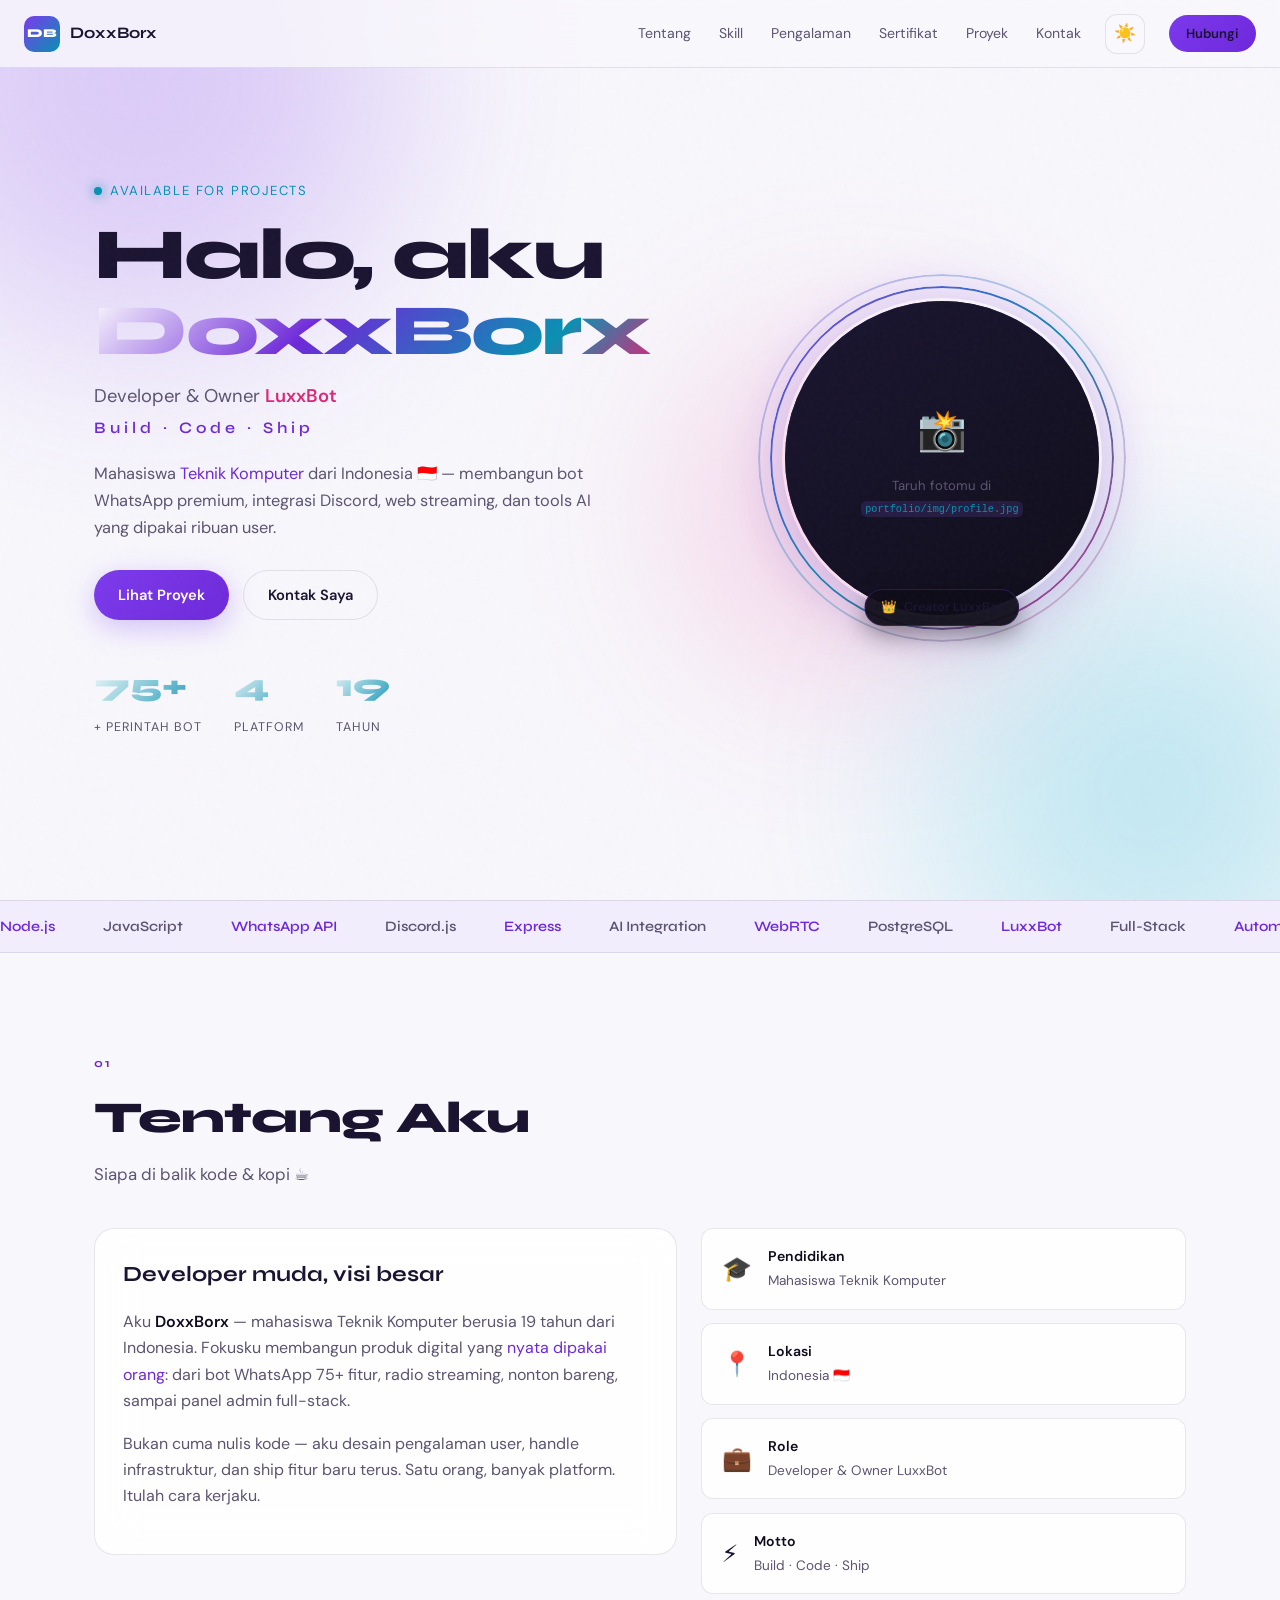
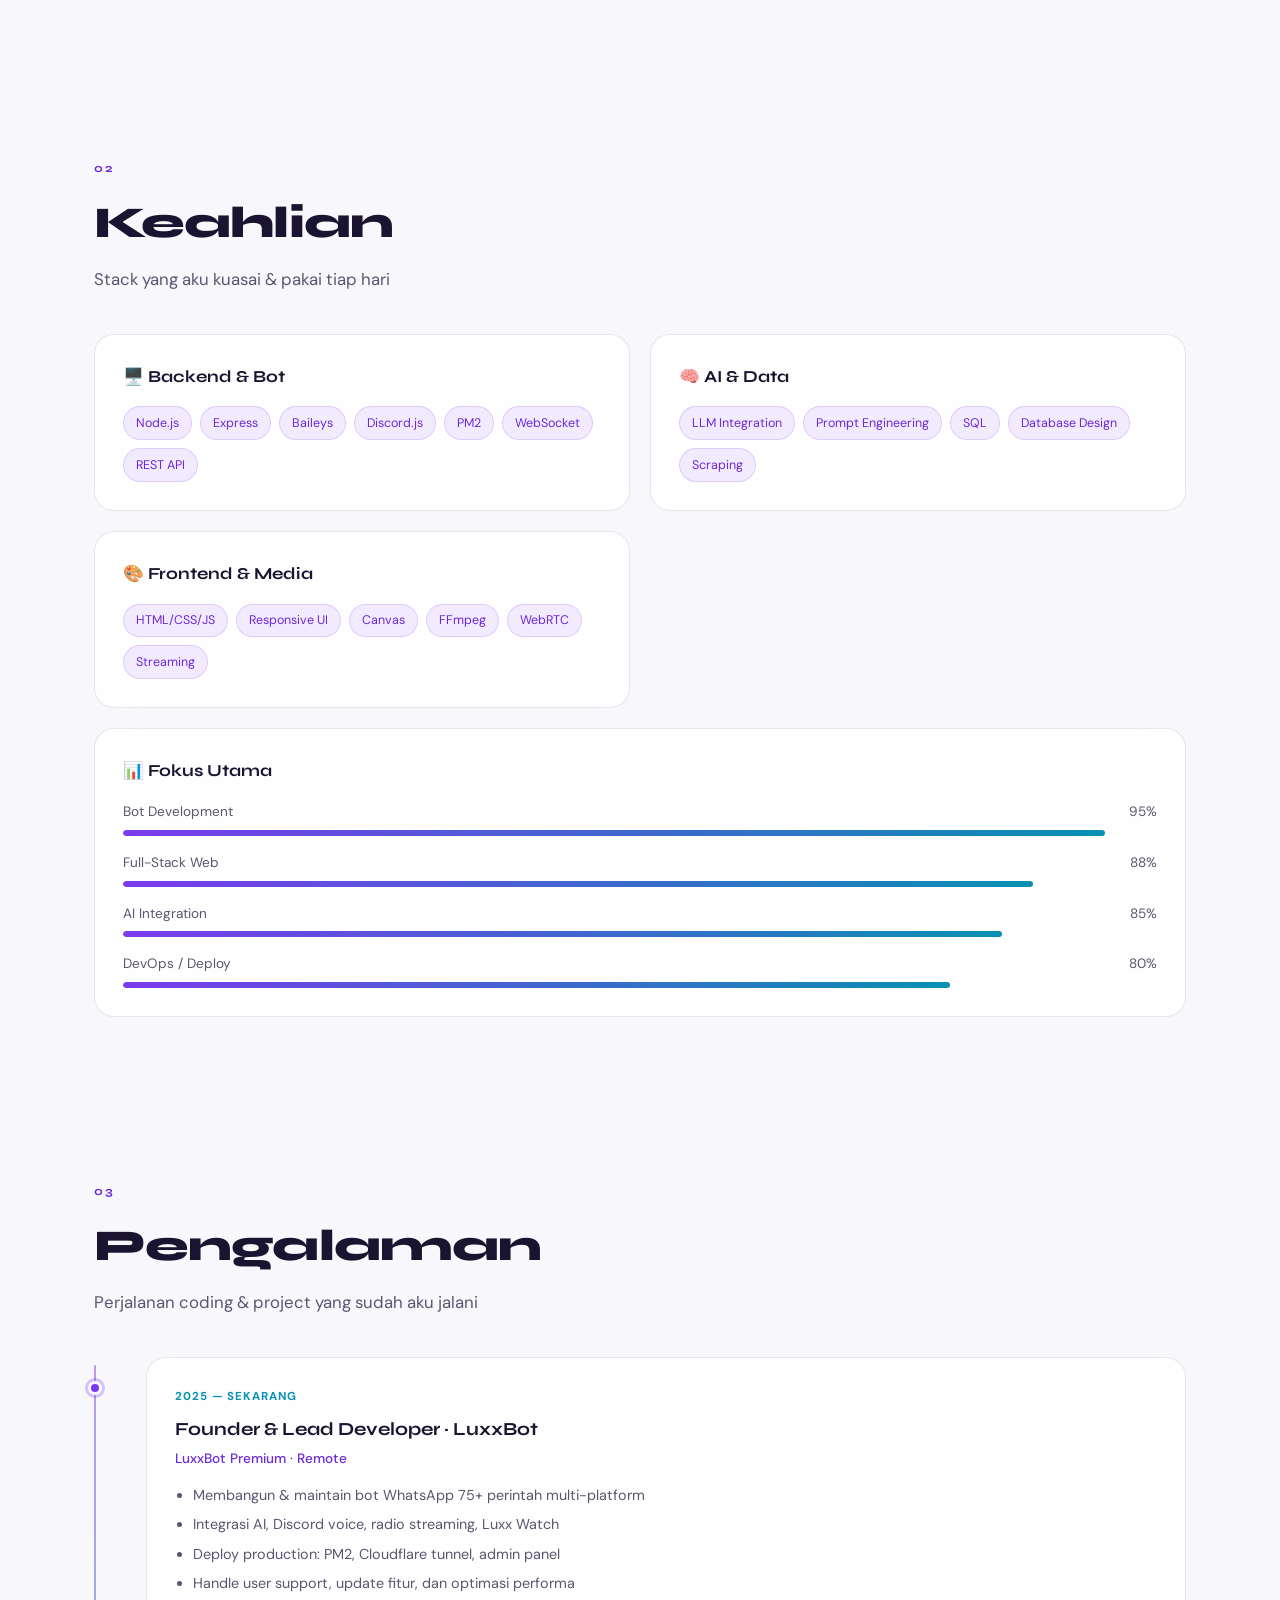
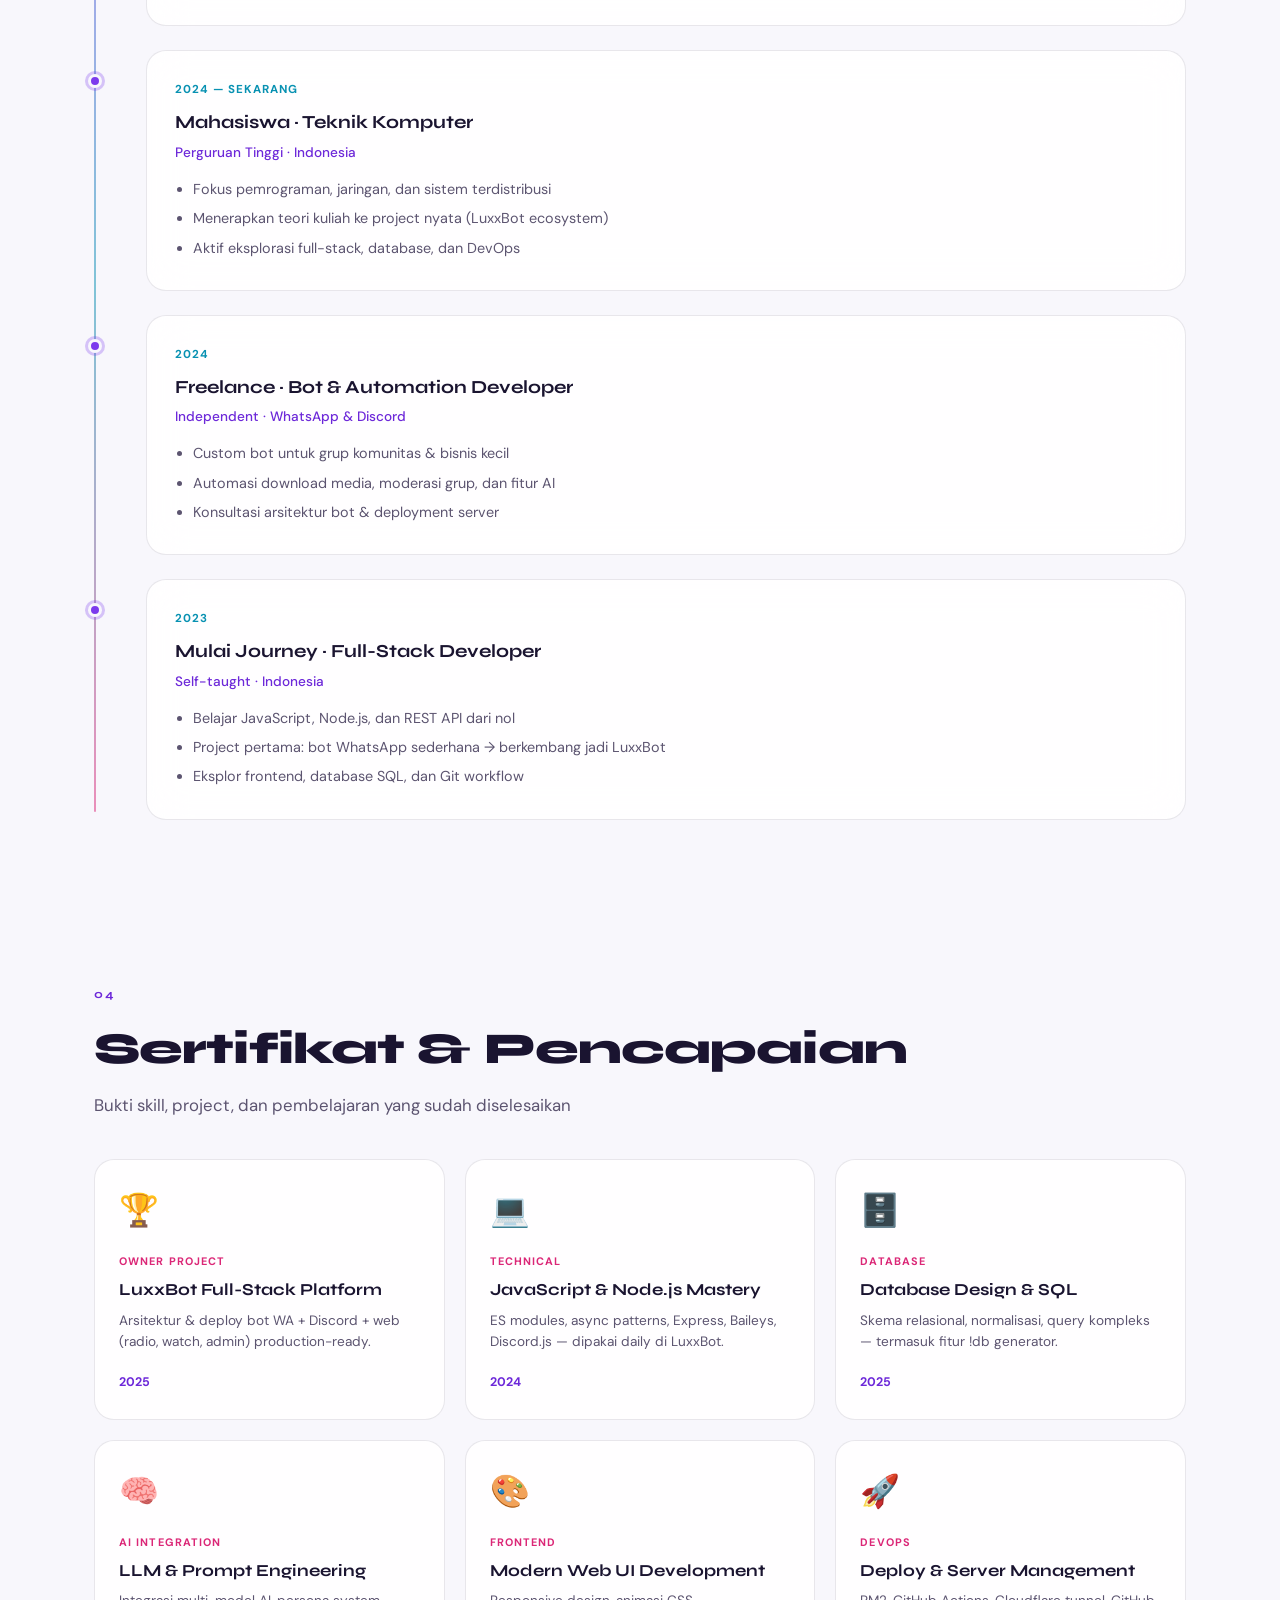
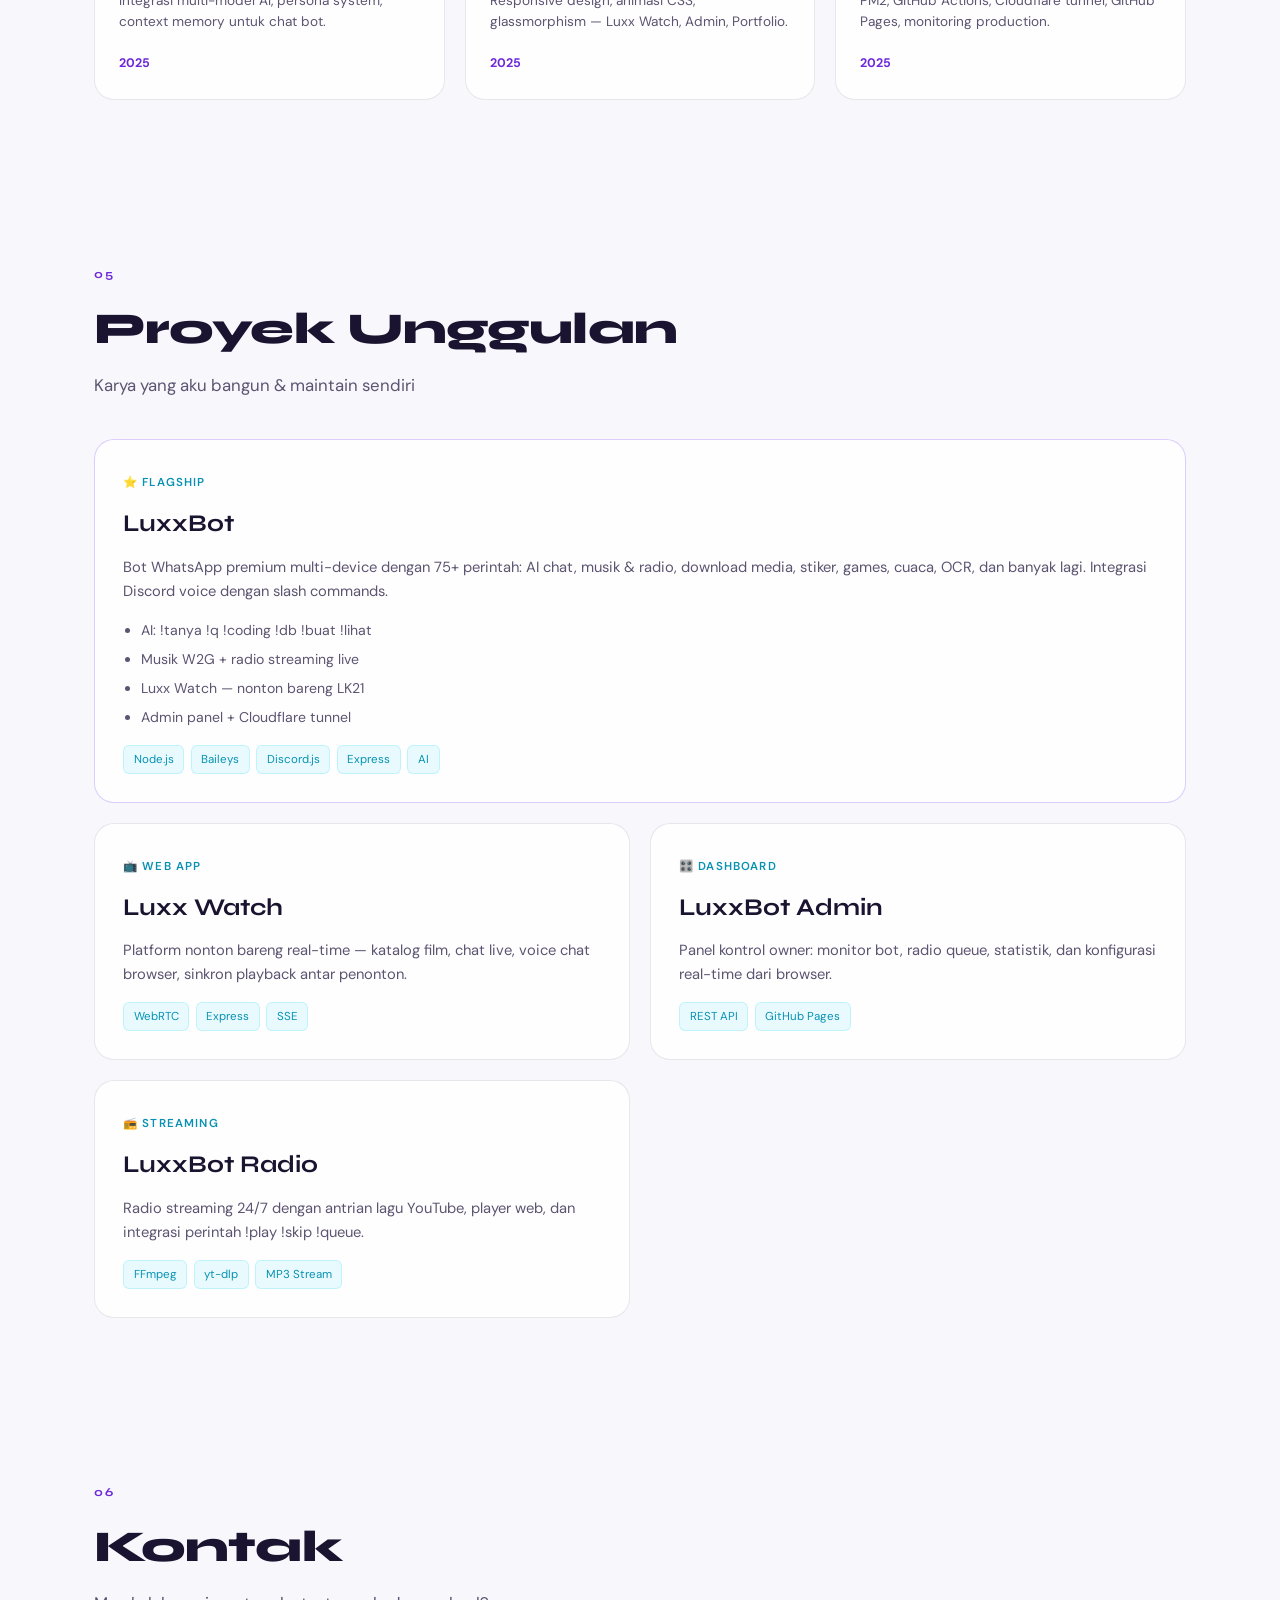
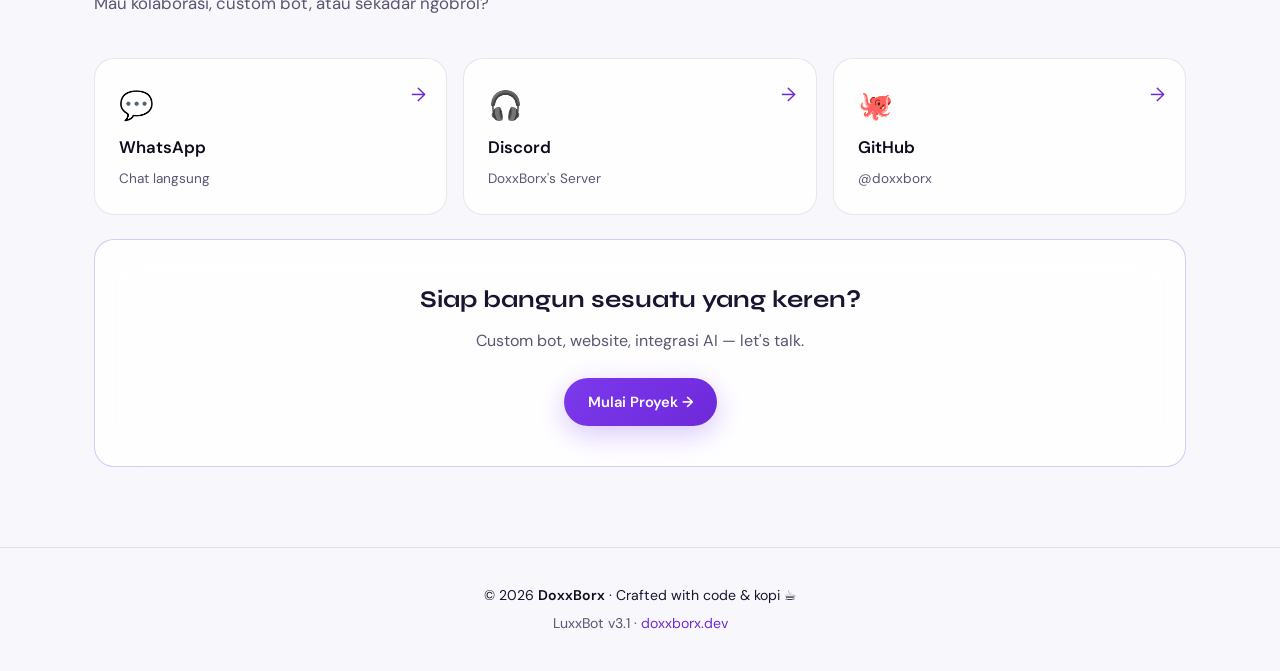
==== index.html @ 152c52f0 "init: portfolio DoxxBorx" ====
<!DOCTYPE html>
<html lang="id">
<head>
  <meta charset="UTF-8" />
  <meta name="viewport" content="width=device-width, initial-scale=1, viewport-fit=cover" />
  <meta name="theme-color" content="#050508" id="meta-theme" />
  <meta name="description" content="DoxxBorx — Developer & Owner LuxxBot. Mahasiswa Teknik Komputer dari Indonesia. Build · Code · Ship." />
  <meta property="og:title" content="DoxxBorx — Portfolio" />
  <meta property="og:description" content="Developer full-stack · LuxxBot · WhatsApp & Discord automation" />
  <script>
    (function () {
      var t = localStorage.getItem('portfolio-theme');
      if (!t && matchMedia('(prefers-color-scheme: light)').matches) t = 'light';
      if (t === 'light') document.documentElement.setAttribute('data-theme', 'light');
      var base = location.pathname.startsWith('/portfolio') ? '/portfolio/' : '/';
      var el = document.createElement('base');
      el.href = base;
      document.head.appendChild(el);
    })();
  </script>
  <title>DoxxBorx — Portfolio</title>
  <link rel="preconnect" href="https://fonts.googleapis.com" />
  <link rel="preconnect" href="https://fonts.gstatic.com" crossorigin />
  <link href="https://fonts.googleapis.com/css2?family=DM+Sans:ital,opsz,wght@0,9..40,400;0,9..40,500;0,9..40,600;1,9..40,400&family=Syne:wght@500;600;700;800&display=swap" rel="stylesheet" />
  <link rel="stylesheet" href="css/style.css" />
</head>
<body>
  <div class="grain" aria-hidden="true"></div>
  <div class="bg-mesh" aria-hidden="true">
    <div class="mesh-orb mesh-1"></div>
    <div class="mesh-orb mesh-2"></div>
    <div class="mesh-orb mesh-3"></div>
    <div class="grid-lines"></div>
  </div>

  <div class="scroll-progress" id="scroll-progress" aria-hidden="true"></div>

  <header class="nav" id="nav">
    <a class="nav-logo" href="#top" data-scroll>
      <span class="logo-mark">DB</span>
      <span class="logo-text">DoxxBorx</span>
    </a>
    <nav class="nav-links" id="nav-links">
      <a href="#about" data-scroll>Tentang</a>
      <a href="#skills" data-scroll>Skill</a>
      <a href="#experience" data-scroll>Pengalaman</a>
      <a href="#certificates" data-scroll>Sertifikat</a>
      <a href="#projects" data-scroll>Proyek</a>
      <a href="#contact" data-scroll>Kontak</a>
    </nav>
    <button class="theme-toggle" id="theme-toggle" type="button" aria-label="Ganti tema">
      <span class="icon-sun" aria-hidden="true">☀️</span>
      <span class="icon-moon" aria-hidden="true">🌙</span>
    </button>
    <a class="nav-cta" href="#contact" data-scroll>Hubungi</a>
    <button class="nav-toggle" id="nav-toggle" type="button" aria-label="Menu">
      <span></span><span></span><span></span>
    </button>
  </header>

  <main id="top">
    <!-- HERO -->
    <section class="hero section">
      <div class="hero-content reveal">
        <p class="eyebrow">
          <span class="pulse-dot"></span>
          Available for projects
        </p>
        <h1 class="hero-title">
          <span class="line">Halo, aku</span>
          <span class="line gradient-text">DoxxBorx</span>
        </h1>
        <p class="hero-role">Developer & Owner <strong>LuxxBot</strong></p>
        <p class="hero-tagline">Build · Code · Ship</p>
        <p class="hero-desc">
          Mahasiswa <em>Teknik Komputer</em> dari Indonesia 🇮🇩 — membangun bot WhatsApp premium,
          integrasi Discord, web streaming, dan tools AI yang dipakai ribuan user.
        </p>
        <div class="hero-actions">
          <a class="btn btn-primary" href="#projects" data-scroll>Lihat Proyek</a>
          <a class="btn btn-ghost" href="#contact" data-scroll>Kontak Saya</a>
        </div>
        <div class="hero-stats">
          <div class="stat">
            <strong data-count="75">0</strong><span>+ Perintah Bot</span>
          </div>
          <div class="stat">
            <strong data-count="4">0</strong><span>Platform</span>
          </div>
          <div class="stat">
            <strong data-count="19">0</strong><span>Tahun</span>
          </div>
        </div>
      </div>

      <div class="hero-visual reveal" data-delay="1">
        <div class="photo-frame">
          <div class="photo-ring"></div>
          <div class="photo-ring photo-ring-2"></div>
          <div class="photo-wrap">
            <img
              id="profile-photo"
              src="img/profile.jpg"
              alt="Foto DoxxBorx"
              width="320"
              height="320"
              loading="eager"
            />
            <div class="photo-placeholder" id="photo-placeholder" hidden>
              <span class="ph-icon">📸</span>
              <span>Taruh fotomu di<br/><code>portfolio/img/profile.jpg</code></span>
            </div>
          </div>
          <div class="photo-badge">
            <span>👑</span> Creator LuxxBot
          </div>
        </div>
      </div>
    </section>

    <!-- MARQUEE -->
    <div class="marquee-wrap" aria-hidden="true">
      <div class="marquee">
        <span>Node.js</span><span>JavaScript</span><span>WhatsApp API</span><span>Discord.js</span>
        <span>Express</span><span>AI Integration</span><span>WebRTC</span><span>PostgreSQL</span>
        <span>LuxxBot</span><span>Full-Stack</span><span>Automation</span><span>UI Design</span>
        <span>Node.js</span><span>JavaScript</span><span>WhatsApp API</span><span>Discord.js</span>
        <span>Express</span><span>AI Integration</span><span>WebRTC</span><span>PostgreSQL</span>
      </div>
    </div>

    <!-- ABOUT -->
    <section class="section about" id="about">
      <div class="section-head reveal">
        <span class="section-num">01</span>
        <h2>Tentang Aku</h2>
        <p>Siapa di balik kode & kopi ☕</p>
      </div>
      <div class="about-grid">
        <article class="card about-card reveal">
          <h3>Developer muda, visi besar</h3>
          <p>
            Aku <strong>DoxxBorx</strong> — mahasiswa Teknik Komputer berusia 19 tahun dari Indonesia.
            Fokusku membangun produk digital yang <em>nyata dipakai orang</em>: dari bot WhatsApp 75+ fitur,
            radio streaming, nonton bareng, sampai panel admin full-stack.
          </p>
          <p>
            Bukan cuma nulis kode — aku desain pengalaman user, handle infrastruktur, dan ship fitur
            baru terus. Satu orang, banyak platform. Itulah cara kerjaku.
          </p>
        </article>
        <div class="about-facts reveal" data-delay="1">
          <div class="fact">
            <span class="fact-icon">🎓</span>
            <div>
              <strong>Pendidikan</strong>
              <p>Mahasiswa Teknik Komputer</p>
            </div>
          </div>
          <div class="fact">
            <span class="fact-icon">📍</span>
            <div>
              <strong>Lokasi</strong>
              <p>Indonesia 🇮🇩</p>
            </div>
          </div>
          <div class="fact">
            <span class="fact-icon">💼</span>
            <div>
              <strong>Role</strong>
              <p>Developer & Owner LuxxBot</p>
            </div>
          </div>
          <div class="fact">
            <span class="fact-icon">⚡</span>
            <div>
              <strong>Motto</strong>
              <p>Build · Code · Ship</p>
            </div>
          </div>
        </div>
      </div>
    </section>

    <!-- SKILLS -->
    <section class="section skills" id="skills">
      <div class="section-head reveal">
        <span class="section-num">02</span>
        <h2>Keahlian</h2>
        <p>Stack yang aku kuasai & pakai tiap hari</p>
      </div>
      <div class="skills-grid">
        <div class="skill-group card reveal">
          <h3>🖥️ Backend & Bot</h3>
          <div class="tags">
            <span>Node.js</span><span>Express</span><span>Baileys</span><span>Discord.js</span>
            <span>PM2</span><span>WebSocket</span><span>REST API</span>
          </div>
        </div>
        <div class="skill-group card reveal" data-delay="1">
          <h3>🧠 AI & Data</h3>
          <div class="tags">
            <span>LLM Integration</span><span>Prompt Engineering</span><span>SQL</span>
            <span>Database Design</span><span>Scraping</span>
          </div>
        </div>
        <div class="skill-group card reveal" data-delay="2">
          <h3>🎨 Frontend & Media</h3>
          <div class="tags">
            <span>HTML/CSS/JS</span><span>Responsive UI</span><span>Canvas</span>
            <span>FFmpeg</span><span>WebRTC</span><span>Streaming</span>
          </div>
        </div>
        <div class="skill-bars card reveal" data-delay="3">
          <h3>📊 Fokus Utama</h3>
          <div class="bar-item">
            <div class="bar-label"><span>Bot Development</span><span>95%</span></div>
            <div class="bar-track"><div class="bar-fill" data-width="95"></div></div>
          </div>
          <div class="bar-item">
            <div class="bar-label"><span>Full-Stack Web</span><span>88%</span></div>
            <div class="bar-track"><div class="bar-fill" data-width="88"></div></div>
          </div>
          <div class="bar-item">
            <div class="bar-label"><span>AI Integration</span><span>85%</span></div>
            <div class="bar-track"><div class="bar-fill" data-width="85"></div></div>
          </div>
          <div class="bar-item">
            <div class="bar-label"><span>DevOps / Deploy</span><span>80%</span></div>
            <div class="bar-track"><div class="bar-fill" data-width="80"></div></div>
          </div>
        </div>
      </div>
    </section>

    <!-- EXPERIENCE -->
    <section class="section experience" id="experience">
      <div class="section-head reveal">
        <span class="section-num">03</span>
        <h2>Pengalaman</h2>
        <p>Perjalanan coding & project yang sudah aku jalani</p>
      </div>
      <div class="timeline">
        <article class="timeline-item reveal">
          <div class="timeline-marker"></div>
          <div class="timeline-card card">
            <span class="timeline-date">2025 — Sekarang</span>
            <h3>Founder & Lead Developer · LuxxBot</h3>
            <p class="timeline-org">LuxxBot Premium · Remote</p>
            <ul>
              <li>Membangun & maintain bot WhatsApp 75+ perintah multi-platform</li>
              <li>Integrasi AI, Discord voice, radio streaming, Luxx Watch</li>
              <li>Deploy production: PM2, Cloudflare tunnel, admin panel</li>
              <li>Handle user support, update fitur, dan optimasi performa</li>
            </ul>
          </div>
        </article>
        <article class="timeline-item reveal" data-delay="1">
          <div class="timeline-marker"></div>
          <div class="timeline-card card">
            <span class="timeline-date">2024 — Sekarang</span>
            <h3>Mahasiswa · Teknik Komputer</h3>
            <p class="timeline-org">Perguruan Tinggi · Indonesia</p>
            <ul>
              <li>Fokus pemrograman, jaringan, dan sistem terdistribusi</li>
              <li>Menerapkan teori kuliah ke project nyata (LuxxBot ecosystem)</li>
              <li>Aktif eksplorasi full-stack, database, dan DevOps</li>
            </ul>
          </div>
        </article>
        <article class="timeline-item reveal" data-delay="2">
          <div class="timeline-marker"></div>
          <div class="timeline-card card">
            <span class="timeline-date">2024</span>
            <h3>Freelance · Bot & Automation Developer</h3>
            <p class="timeline-org">Independent · WhatsApp & Discord</p>
            <ul>
              <li>Custom bot untuk grup komunitas & bisnis kecil</li>
              <li>Automasi download media, moderasi grup, dan fitur AI</li>
              <li>Konsultasi arsitektur bot & deployment server</li>
            </ul>
          </div>
        </article>
        <article class="timeline-item reveal" data-delay="3">
          <div class="timeline-marker"></div>
          <div class="timeline-card card">
            <span class="timeline-date">2023</span>
            <h3>Mulai Journey · Full-Stack Developer</h3>
            <p class="timeline-org">Self-taught · Indonesia</p>
            <ul>
              <li>Belajar JavaScript, Node.js, dan REST API dari nol</li>
              <li>Project pertama: bot WhatsApp sederhana → berkembang jadi LuxxBot</li>
              <li>Eksplor frontend, database SQL, dan Git workflow</li>
            </ul>
          </div>
        </article>
      </div>
    </section>

    <!-- CERTIFICATES -->
    <section class="section certificates" id="certificates">
      <div class="section-head reveal">
        <span class="section-num">04</span>
        <h2>Sertifikat & Pencapaian</h2>
        <p>Bukti skill, project, dan pembelajaran yang sudah diselesaikan</p>
      </div>
      <div class="cert-grid">
        <article class="cert-card reveal">
          <div class="cert-icon">🏆</div>
          <span class="cert-badge">Owner Project</span>
          <h3>LuxxBot Full-Stack Platform</h3>
          <p>Arsitektur & deploy bot WA + Discord + web (radio, watch, admin) production-ready.</p>
          <span class="cert-year">2025</span>
        </article>
        <article class="cert-card reveal" data-delay="1">
          <div class="cert-icon">💻</div>
          <span class="cert-badge">Technical</span>
          <h3>JavaScript & Node.js Mastery</h3>
          <p>ES modules, async patterns, Express, Baileys, Discord.js — dipakai daily di LuxxBot.</p>
          <span class="cert-year">2024</span>
        </article>
        <article class="cert-card reveal" data-delay="2">
          <div class="cert-icon">🗄️</div>
          <span class="cert-badge">Database</span>
          <h3>Database Design & SQL</h3>
          <p>Skema relasional, normalisasi, query kompleks — termasuk fitur !db generator.</p>
          <span class="cert-year">2025</span>
        </article>
        <article class="cert-card reveal" data-delay="3">
          <div class="cert-icon">🧠</div>
          <span class="cert-badge">AI Integration</span>
          <h3>LLM & Prompt Engineering</h3>
          <p>Integrasi multi-model AI, persona system, context memory untuk chat bot.</p>
          <span class="cert-year">2025</span>
        </article>
        <article class="cert-card reveal" data-delay="1">
          <div class="cert-icon">🎨</div>
          <span class="cert-badge">Frontend</span>
          <h3>Modern Web UI Development</h3>
          <p>Responsive design, animasi CSS, glassmorphism — Luxx Watch, Admin, Portfolio.</p>
          <span class="cert-year">2025</span>
        </article>
        <article class="cert-card reveal" data-delay="2">
          <div class="cert-icon">🚀</div>
          <span class="cert-badge">DevOps</span>
          <h3>Deploy & Server Management</h3>
          <p>PM2, GitHub Actions, Cloudflare tunnel, GitHub Pages, monitoring production.</p>
          <span class="cert-year">2025</span>
        </article>
      </div>
    </section>

    <!-- PROJECTS -->
    <section class="section projects" id="projects">
      <div class="section-head reveal">
        <span class="section-num">05</span>
        <h2>Proyek Unggulan</h2>
        <p>Karya yang aku bangun & maintain sendiri</p>
      </div>
      <div class="project-grid">
        <article class="project-card featured reveal">
          <div class="project-glow"></div>
          <span class="project-tag">⭐ Flagship</span>
          <h3>LuxxBot</h3>
          <p class="project-desc">
            Bot WhatsApp premium multi-device dengan 75+ perintah: AI chat, musik & radio,
            download media, stiker, games, cuaca, OCR, dan banyak lagi. Integrasi Discord voice
            dengan slash commands.
          </p>
          <ul class="project-features">
            <li>AI: !tanya !q !coding !db !buat !lihat</li>
            <li>Musik W2G + radio streaming live</li>
            <li>Luxx Watch — nonton bareng LK21</li>
            <li>Admin panel + Cloudflare tunnel</li>
          </ul>
          <div class="project-tech">
            <span>Node.js</span><span>Baileys</span><span>Discord.js</span><span>Express</span><span>AI</span>
          </div>
        </article>

        <article class="project-card reveal" data-delay="1">
          <span class="project-tag">📺 Web App</span>
          <h3>Luxx Watch</h3>
          <p class="project-desc">
            Platform nonton bareng real-time — katalog film, chat live, voice chat browser,
            sinkron playback antar penonton.
          </p>
          <div class="project-tech">
            <span>WebRTC</span><span>Express</span><span>SSE</span>
          </div>
        </article>

        <article class="project-card reveal" data-delay="2">
          <span class="project-tag">🎛️ Dashboard</span>
          <h3>LuxxBot Admin</h3>
          <p class="project-desc">
            Panel kontrol owner: monitor bot, radio queue, statistik, dan konfigurasi
            real-time dari browser.
          </p>
          <div class="project-tech">
            <span>REST API</span><span>GitHub Pages</span>
          </div>
        </article>

        <article class="project-card reveal" data-delay="3">
          <span class="project-tag">📻 Streaming</span>
          <h3>LuxxBot Radio</h3>
          <p class="project-desc">
            Radio streaming 24/7 dengan antrian lagu YouTube, player web, dan integrasi
            perintah !play !skip !queue.
          </p>
          <div class="project-tech">
            <span>FFmpeg</span><span>yt-dlp</span><span>MP3 Stream</span>
          </div>
        </article>
      </div>
    </section>

    <!-- CONTACT -->
    <section class="section contact" id="contact">
      <div class="section-head reveal">
        <span class="section-num">06</span>
        <h2>Kontak</h2>
        <p>Mau kolaborasi, custom bot, atau sekadar ngobrol?</p>
      </div>
      <div class="contact-grid reveal">
        <a class="contact-card" href="https://wa.me/6282384961407" target="_blank" rel="noopener noreferrer">
          <span class="contact-icon">💬</span>
          <strong>WhatsApp</strong>
          <p>Chat langsung</p>
          <span class="contact-arrow">→</span>
        </a>
        <a class="contact-card" href="https://discord.gg/QJQVDfvx" target="_blank" rel="noopener noreferrer">
          <span class="contact-icon">🎧</span>
          <strong>Discord</strong>
          <p>DoxxBorx's Server</p>
          <span class="contact-arrow">→</span>
        </a>
        <a class="contact-card" href="https://github.com/doxxborx" target="_blank" rel="noopener noreferrer">
          <span class="contact-icon">🐙</span>
          <strong>GitHub</strong>
          <p>@doxxborx</p>
          <span class="contact-arrow">→</span>
        </a>
      </div>
      <div class="contact-cta card reveal" data-delay="1">
        <h3>Siap bangun sesuatu yang keren?</h3>
        <p>Custom bot, website, integrasi AI — let's talk.</p>
        <a class="btn btn-primary" href="https://wa.me/6282384961407?text=Halo%20DoxxBorx%2C%20aku%20mau%20diskusi%20proyek" target="_blank" rel="noopener noreferrer">
          Mulai Proyek →
        </a>
      </div>
    </section>
  </main>

  <footer class="footer">
    <p>© <span id="year"></span> <strong>DoxxBorx</strong> · Crafted with code & kopi ☕</p>
    <p class="muted">LuxxBot v3.1 · <a href="https://doxxborx.dev" class="footer-link">doxxborx.dev</a></p>
  </footer>

  <script src="js/app.js" defer></script>
</body>
</html>
---- css/style.css ----
:root {
  --bg: #050508;
  --bg2: #0c0c14;
  --card: rgba(14, 12, 24, 0.72);
  --border: rgba(255, 255, 255, 0.08);
  --border-glow: rgba(139, 92, 246, 0.35);
  --text: #f4f2ff;
  --text-strong: #ffffff;
  --muted: #8b85a8;
  --violet: #8b5cf6;
  --violet2: #a78bfa;
  --cyan: #22d3ee;
  --pink: #f472b6;
  --gold: #fbbf24;
  --nav-bg: rgba(5, 5, 8, 0.65);
  --nav-bg-scroll: rgba(5, 5, 8, 0.9);
  --mesh-opacity: 0.45;
  --grain-opacity: 0.04;
  --tag-bg: rgba(139, 92, 246, 0.12);
  --tag-border: rgba(139, 92, 246, 0.2);
  --radius: 20px;
  --radius-sm: 12px;
  --font-display: 'Syne', system-ui, sans-serif;
  --font-body: 'DM Sans', system-ui, sans-serif;
  --shadow: 0 32px 80px rgba(0, 0, 0, 0.55);
  --safe-t: env(safe-area-inset-top, 0px);
  --safe-b: env(safe-area-inset-bottom, 0px);
}

html[data-theme="light"] {
  --bg: #f8f7fc;
  --bg2: #eeeaf8;
  --card: rgba(255, 255, 255, 0.88);
  --border: rgba(30, 20, 60, 0.1);
  --border-glow: rgba(124, 58, 237, 0.28);
  --text: #1a1430;
  --text-strong: #0f0a1e;
  --muted: #5c5470;
  --violet: #7c3aed;
  --violet2: #6d28d9;
  --cyan: #0891b2;
  --pink: #db2777;
  --gold: #d97706;
  --nav-bg: rgba(248, 247, 252, 0.82);
  --nav-bg-scroll: rgba(248, 247, 252, 0.96);
  --mesh-opacity: 0.22;
  --grain-opacity: 0.03;
  --tag-bg: rgba(124, 58, 237, 0.1);
  --tag-border: rgba(124, 58, 237, 0.18);
  --shadow: 0 24px 60px rgba(80, 60, 140, 0.12);
}

*, *::before, *::after { box-sizing: border-box; }

html {
  scroll-behavior: smooth;
  scroll-padding-top: 5rem;
}

body {
  margin: 0;
  font-family: var(--font-body);
  background: var(--bg);
  color: var(--text);
  line-height: 1.65;
  overflow-x: hidden;
  -webkit-font-smoothing: antialiased;
  transition: background 0.35s ease, color 0.35s ease;
}

a { color: inherit; text-decoration: none; }
img { max-width: 100%; display: block; }
strong { color: var(--text-strong); font-weight: 600; }
em { color: var(--violet2); font-style: normal; }
code {
  font-size: 0.78em;
  background: rgba(139, 92, 246, 0.15);
  padding: 0.15em 0.45em;
  border-radius: 6px;
  color: var(--cyan);
}

/* Background */
.grain {
  position: fixed;
  inset: 0;
  z-index: 100;
  pointer-events: none;
  opacity: var(--grain-opacity);
  background-image: url("data:image/svg+xml,%3Csvg viewBox='0 0 256 256' xmlns='http://www.w3.org/2000/svg'%3E%3Cfilter id='n'%3E%3CfeTurbulence type='fractalNoise' baseFrequency='0.85' numOctaves='4' stitchTiles='stitch'/%3E%3C/filter%3E%3Crect width='100%25' height='100%25' filter='url(%23n)'/%3E%3C/svg%3E");
}

.bg-mesh {
  position: fixed;
  inset: 0;
  z-index: 0;
  pointer-events: none;
  overflow: hidden;
}

.mesh-orb {
  position: absolute;
  border-radius: 50%;
  filter: blur(100px);
  opacity: var(--mesh-opacity);
  animation: drift 18s ease-in-out infinite;
}

.mesh-1 { width: 520px; height: 520px; background: #7c3aed; top: -180px; left: -120px; }
.mesh-2 { width: 420px; height: 420px; background: #06b6d4; bottom: -100px; right: -80px; animation-delay: -6s; }
.mesh-3 { width: 300px; height: 300px; background: #ec4899; top: 40%; left: 55%; animation-delay: -12s; opacity: 0.25; }

.grid-lines {
  position: absolute;
  inset: 0;
  background-image:
    linear-gradient(rgba(255,255,255,0.03) 1px, transparent 1px),
    linear-gradient(90deg, rgba(255,255,255,0.03) 1px, transparent 1px);
  background-size: 64px 64px;
  mask-image: radial-gradient(ellipse 80% 60% at 50% 30%, black, transparent);
}

@keyframes drift {
  0%, 100% { transform: translate(0, 0) scale(1); }
  50% { transform: translate(24px, -20px) scale(1.05); }
}

.scroll-progress {
  position: fixed;
  top: 0;
  left: 0;
  height: 2px;
  width: 0%;
  background: linear-gradient(90deg, var(--violet), var(--cyan), var(--pink));
  z-index: 200;
  transition: width 0.1s linear;
}

/* Nav */
.nav {
  position: fixed;
  top: 0;
  left: 0;
  right: 0;
  z-index: 150;
  display: flex;
  align-items: center;
  gap: 1.5rem;
  padding: calc(0.85rem + var(--safe-t)) 1.5rem 0.85rem;
  background: var(--nav-bg);
  backdrop-filter: blur(16px);
  border-bottom: 1px solid var(--border);
  transition: background 0.3s, box-shadow 0.3s;
}

.nav.scrolled {
  background: var(--nav-bg-scroll);
  box-shadow: 0 8px 32px rgba(0, 0, 0, 0.15);
}

.nav-logo {
  display: flex;
  align-items: center;
  gap: 0.6rem;
  font-family: var(--font-display);
  font-weight: 700;
}

.logo-mark {
  width: 36px;
  height: 36px;
  display: grid;
  place-items: center;
  background: linear-gradient(135deg, var(--violet), var(--cyan));
  border-radius: 10px;
  font-size: 0.75rem;
  font-weight: 800;
  color: #fff;
}

.logo-text { font-size: 1rem; }

.nav-links {
  display: flex;
  gap: 1.75rem;
  margin-left: auto;
}

.nav-links a {
  font-size: 0.88rem;
  color: var(--muted);
  transition: color 0.2s;
  position: relative;
}

.nav-links a::after {
  content: '';
  position: absolute;
  bottom: -4px;
  left: 0;
  width: 0;
  height: 2px;
  background: linear-gradient(90deg, var(--violet), var(--cyan));
  transition: width 0.25s;
}

.nav-links a:hover,
.nav-links a.active { color: var(--text); }

.nav-links a:hover::after,
.nav-links a.active::after { width: 100%; }

.nav-cta {
  padding: 0.5rem 1.1rem;
  background: linear-gradient(135deg, var(--violet), #6d28d9);
  border-radius: 999px;
  font-size: 0.82rem;
  font-weight: 600;
  transition: transform 0.2s, box-shadow 0.2s;
}

.nav-cta:hover {
  transform: translateY(-1px);
  box-shadow: 0 8px 24px rgba(139, 92, 246, 0.4);
}

.theme-toggle {
  display: grid;
  place-items: center;
  width: 40px;
  height: 40px;
  border-radius: 12px;
  border: 1px solid var(--border);
  background: rgba(255, 255, 255, 0.04);
  cursor: pointer;
  font-size: 1.1rem;
  transition: border-color 0.2s, transform 0.2s, background 0.2s;
  flex-shrink: 0;
}

.theme-toggle:hover {
  border-color: var(--border-glow);
  transform: scale(1.05);
}

html:not([data-theme="light"]) .theme-toggle .icon-sun { display: none; }
html[data-theme="light"] .theme-toggle .icon-moon { display: none; }

.nav-toggle {
  display: none;
  flex-direction: column;
  gap: 5px;
  background: none;
  border: none;
  cursor: pointer;
  padding: 4px;
  margin-left: auto;
}

.nav-toggle span {
  display: block;
  width: 22px;
  height: 2px;
  background: var(--text);
  border-radius: 2px;
  transition: transform 0.3s, opacity 0.3s;
}

/* Layout */
main { position: relative; z-index: 1; }

.section {
  max-width: 1140px;
  margin: 0 auto;
  padding: 5rem 1.5rem;
}

.section-head { margin-bottom: 2.5rem; }

.section-num {
  display: inline-block;
  font-family: var(--font-display);
  font-size: 0.75rem;
  font-weight: 700;
  letter-spacing: 0.2em;
  color: var(--violet2);
  margin-bottom: 0.5rem;
}

.section-head h2 {
  font-family: var(--font-display);
  font-size: clamp(2rem, 5vw, 2.75rem);
  font-weight: 800;
  margin: 0 0 0.4rem;
  letter-spacing: -0.02em;
}

.section-head p { margin: 0; color: var(--muted); font-size: 1.05rem; }

.card {
  background: var(--card);
  border: 1px solid var(--border);
  border-radius: var(--radius);
  backdrop-filter: blur(20px);
  padding: 1.75rem;
}

/* Hero */
.hero {
  min-height: 100vh;
  display: grid;
  grid-template-columns: 1fr 1fr;
  align-items: center;
  gap: 3rem;
  padding-top: calc(6rem + var(--safe-t));
}

.eyebrow {
  display: inline-flex;
  align-items: center;
  gap: 0.5rem;
  font-size: 0.82rem;
  color: var(--cyan);
  text-transform: uppercase;
  letter-spacing: 0.12em;
  margin: 0 0 1rem;
}

.pulse-dot {
  width: 8px;
  height: 8px;
  background: var(--cyan);
  border-radius: 50%;
  animation: pulse 2s ease infinite;
  box-shadow: 0 0 12px var(--cyan);
}

@keyframes pulse {
  0%, 100% { opacity: 1; transform: scale(1); }
  50% { opacity: 0.5; transform: scale(0.85); }
}

.hero-title {
  font-family: var(--font-display);
  font-size: clamp(2.8rem, 7vw, 4.5rem);
  font-weight: 800;
  line-height: 1.05;
  margin: 0 0 0.75rem;
  letter-spacing: -0.03em;
}

.hero-title .line { display: block; }

.gradient-text {
  background: linear-gradient(135deg, #fff 0%, var(--violet2) 40%, var(--cyan) 80%, var(--pink) 100%);
  -webkit-background-clip: text;
  -webkit-text-fill-color: transparent;
  background-clip: text;
}

.hero-role {
  font-size: 1.15rem;
  color: var(--muted);
  margin: 0 0 0.25rem;
}

.hero-role strong { color: var(--pink); }

.hero-tagline {
  font-family: var(--font-display);
  font-weight: 600;
  font-size: 1rem;
  letter-spacing: 0.25em;
  color: var(--violet2);
  margin: 0 0 1.25rem;
}

.hero-desc {
  color: var(--muted);
  font-size: 1.02rem;
  max-width: 32rem;
  margin: 0 0 1.75rem;
}

.hero-actions {
  display: flex;
  flex-wrap: wrap;
  gap: 0.85rem;
  margin-bottom: 2.5rem;
}

.btn {
  display: inline-flex;
  align-items: center;
  justify-content: center;
  padding: 0.75rem 1.5rem;
  border-radius: 999px;
  font-weight: 600;
  font-size: 0.92rem;
  transition: transform 0.2s, box-shadow 0.2s, background 0.2s;
  cursor: pointer;
  border: none;
}

.btn-primary {
  background: linear-gradient(135deg, var(--violet), #6d28d9);
  color: #fff;
  box-shadow: 0 8px 28px rgba(139, 92, 246, 0.35);
}

.btn-primary:hover {
  transform: translateY(-2px);
  box-shadow: 0 12px 36px rgba(139, 92, 246, 0.5);
}

.btn-ghost {
  background: rgba(255, 255, 255, 0.05);
  border: 1px solid var(--border);
  color: var(--text);
}

.btn-ghost:hover {
  background: rgba(255, 255, 255, 0.1);
  border-color: var(--border-glow);
}

.hero-stats {
  display: flex;
  gap: 2rem;
  flex-wrap: wrap;
}

.stat strong {
  display: block;
  font-family: var(--font-display);
  font-size: 2rem;
  font-weight: 800;
  background: linear-gradient(135deg, #fff, var(--cyan));
  -webkit-background-clip: text;
  -webkit-text-fill-color: transparent;
  background-clip: text;
}

.stat span {
  font-size: 0.78rem;
  color: var(--muted);
  text-transform: uppercase;
  letter-spacing: 0.08em;
}

/* Photo */
.hero-visual {
  display: flex;
  justify-content: center;
  align-items: center;
}

.photo-frame {
  position: relative;
  width: min(320px, 80vw);
  aspect-ratio: 1;
}

.photo-ring {
  position: absolute;
  inset: -12px;
  border-radius: 50%;
  border: 2px solid transparent;
  background: linear-gradient(135deg, var(--violet), var(--cyan), var(--pink)) border-box;
  -webkit-mask: linear-gradient(#fff 0 0) padding-box, linear-gradient(#fff 0 0);
  -webkit-mask-composite: xor;
  mask-composite: exclude;
  animation: spin 12s linear infinite;
}

.photo-ring-2 {
  inset: -24px;
  opacity: 0.35;
  animation-direction: reverse;
  animation-duration: 18s;
}

@keyframes spin { to { transform: rotate(360deg); } }

.photo-wrap {
  position: relative;
  width: 100%;
  height: 100%;
  border-radius: 50%;
  overflow: hidden;
  border: 3px solid rgba(255, 255, 255, 0.1);
  box-shadow: var(--shadow), 0 0 60px rgba(139, 92, 246, 0.25);
}

.photo-wrap img {
  width: 100%;
  height: 100%;
  object-fit: cover;
}

.photo-placeholder {
  position: absolute;
  inset: 0;
  display: flex;
  flex-direction: column;
  align-items: center;
  justify-content: center;
  gap: 0.75rem;
  background: linear-gradient(145deg, #1a1530, #0f0d1a);
  text-align: center;
  padding: 1.5rem;
  font-size: 0.82rem;
  color: var(--muted);
}

.ph-icon { font-size: 2.5rem; }

.photo-badge {
  position: absolute;
  bottom: -8px;
  left: 50%;
  transform: translateX(-50%);
  display: flex;
  align-items: center;
  gap: 0.4rem;
  padding: 0.45rem 1rem;
  background: rgba(14, 12, 24, 0.95);
  border: 1px solid var(--border-glow);
  border-radius: 999px;
  font-size: 0.78rem;
  font-weight: 600;
  white-space: nowrap;
  box-shadow: 0 8px 24px rgba(0, 0, 0, 0.4);
}

/* Marquee */
.marquee-wrap {
  overflow: hidden;
  border-block: 1px solid var(--border);
  background: rgba(139, 92, 246, 0.06);
  padding: 0.85rem 0;
  margin-bottom: 1rem;
}

.marquee {
  display: flex;
  gap: 3rem;
  animation: marquee 28s linear infinite;
  width: max-content;
}

.marquee span {
  font-family: var(--font-display);
  font-weight: 600;
  font-size: 0.9rem;
  color: var(--muted);
  white-space: nowrap;
}

.marquee span:nth-child(odd) { color: var(--violet2); }

@keyframes marquee {
  from { transform: translateX(0); }
  to { transform: translateX(-50%); }
}

/* About */
.about-grid {
  display: grid;
  grid-template-columns: 1.2fr 1fr;
  gap: 1.5rem;
  align-items: start;
}

.about-card h3 {
  font-family: var(--font-display);
  font-size: 1.35rem;
  margin: 0 0 1rem;
}

.about-card p {
  color: var(--muted);
  margin: 0 0 1rem;
}

.about-facts {
  display: flex;
  flex-direction: column;
  gap: 0.85rem;
}

.fact {
  display: flex;
  align-items: center;
  gap: 1rem;
  padding: 1rem 1.25rem;
  background: var(--card);
  border: 1px solid var(--border);
  border-radius: var(--radius-sm);
  transition: border-color 0.2s, transform 0.2s;
}

.fact:hover {
  border-color: var(--border-glow);
  transform: translateX(4px);
}

.fact-icon { font-size: 1.5rem; }

.fact strong {
  display: block;
  font-size: 0.88rem;
  margin-bottom: 0.1rem;
}

.fact p { margin: 0; font-size: 0.85rem; color: var(--muted); }

/* Skills */
.skills-grid {
  display: grid;
  grid-template-columns: repeat(2, 1fr);
  gap: 1.25rem;
}

.skill-group h3,
.skill-bars h3 {
  font-family: var(--font-display);
  font-size: 1.05rem;
  margin: 0 0 1rem;
}

.tags {
  display: flex;
  flex-wrap: wrap;
  gap: 0.5rem;
}

.tags span {
  padding: 0.35rem 0.75rem;
  background: var(--tag-bg);
  border: 1px solid var(--tag-border);
  border-radius: 999px;
  font-size: 0.78rem;
  color: var(--violet2);
  transition: background 0.2s, transform 0.2s;
}

.tags span:hover {
  background: var(--tag-border);
  transform: translateY(-1px);
}

/* Experience timeline */
.timeline {
  position: relative;
  padding-left: 1.5rem;
}

.timeline::before {
  content: '';
  position: absolute;
  left: 0;
  top: 8px;
  bottom: 8px;
  width: 2px;
  background: linear-gradient(180deg, var(--violet), var(--cyan), var(--pink));
  border-radius: 2px;
  opacity: 0.5;
}

.timeline-item {
  position: relative;
  padding-left: 1.75rem;
  margin-bottom: 1.5rem;
}

.timeline-item:last-child { margin-bottom: 0; }

.timeline-marker {
  position: absolute;
  left: -1.5rem;
  top: 1.5rem;
  width: 14px;
  height: 14px;
  margin-left: -6px;
  background: var(--violet);
  border: 3px solid var(--bg);
  border-radius: 50%;
  box-shadow: 0 0 0 3px var(--border-glow);
  z-index: 1;
}

.timeline-card { padding: 1.5rem 1.75rem; }

.timeline-date {
  display: inline-block;
  font-size: 0.72rem;
  font-weight: 700;
  letter-spacing: 0.08em;
  text-transform: uppercase;
  color: var(--cyan);
  margin-bottom: 0.5rem;
}

.timeline-card h3 {
  font-family: var(--font-display);
  font-size: 1.15rem;
  margin: 0 0 0.25rem;
}

.timeline-org {
  font-size: 0.85rem;
  color: var(--violet2);
  margin: 0 0 0.85rem;
  font-weight: 500;
}

.timeline-card ul {
  margin: 0;
  padding-left: 1.1rem;
  color: var(--muted);
  font-size: 0.9rem;
}

.timeline-card li { margin-bottom: 0.35rem; }

/* Certificates */
.cert-grid {
  display: grid;
  grid-template-columns: repeat(3, 1fr);
  gap: 1.25rem;
}

.cert-card {
  position: relative;
  background: var(--card);
  border: 1px solid var(--border);
  border-radius: var(--radius);
  padding: 1.5rem;
  transition: transform 0.25s, border-color 0.25s, box-shadow 0.25s;
  overflow: hidden;
}

.cert-card::before {
  content: '';
  position: absolute;
  top: 0;
  left: 0;
  right: 0;
  height: 3px;
  background: linear-gradient(90deg, var(--violet), var(--cyan));
  opacity: 0;
  transition: opacity 0.25s;
}

.cert-card:hover {
  transform: translateY(-4px);
  border-color: var(--border-glow);
  box-shadow: var(--shadow);
}

.cert-card:hover::before { opacity: 1; }

.cert-icon {
  font-size: 2rem;
  margin-bottom: 0.65rem;
}

.cert-badge {
  display: inline-block;
  font-size: 0.68rem;
  font-weight: 700;
  letter-spacing: 0.1em;
  text-transform: uppercase;
  color: var(--pink);
  margin-bottom: 0.5rem;
}

.cert-card h3 {
  font-family: var(--font-display);
  font-size: 1.05rem;
  margin: 0 0 0.5rem;
  line-height: 1.35;
}

.cert-card p {
  font-size: 0.85rem;
  color: var(--muted);
  margin: 0 0 1rem;
  line-height: 1.55;
}

.cert-year {
  font-size: 0.78rem;
  font-weight: 700;
  color: var(--violet2);
}

.skill-bars { grid-column: span 2; }

.bar-item { margin-bottom: 1rem; }
.bar-item:last-child { margin-bottom: 0; }

.bar-label {
  display: flex;
  justify-content: space-between;
  font-size: 0.85rem;
  margin-bottom: 0.4rem;
  color: var(--muted);
}

.bar-track {
  height: 6px;
  background: rgba(255, 255, 255, 0.06);
  border-radius: 999px;
  overflow: hidden;
}

.bar-fill {
  height: 100%;
  width: 0%;
  background: linear-gradient(90deg, var(--violet), var(--cyan));
  border-radius: 999px;
  transition: width 1.2s cubic-bezier(0.22, 1, 0.36, 1);
}

/* Projects */
.project-grid {
  display: grid;
  grid-template-columns: repeat(2, 1fr);
  gap: 1.25rem;
}

.project-card {
  position: relative;
  background: var(--card);
  border: 1px solid var(--border);
  border-radius: var(--radius);
  padding: 1.75rem;
  overflow: hidden;
  transition: transform 0.3s, border-color 0.3s, box-shadow 0.3s;
}

.project-card:hover {
  transform: translateY(-4px);
  border-color: var(--border-glow);
  box-shadow: 0 20px 50px rgba(0, 0, 0, 0.35);
}

.project-card.featured {
  grid-column: span 2;
  border-color: rgba(139, 92, 246, 0.3);
}

.project-glow {
  position: absolute;
  top: -50%;
  right: -30%;
  width: 300px;
  height: 300px;
  background: radial-gradient(circle, rgba(139, 92, 246, 0.2), transparent 70%);
  pointer-events: none;
}

.project-tag {
  display: inline-block;
  font-size: 0.72rem;
  font-weight: 600;
  text-transform: uppercase;
  letter-spacing: 0.1em;
  color: var(--cyan);
  margin-bottom: 0.75rem;
}

.project-card h3 {
  font-family: var(--font-display);
  font-size: 1.5rem;
  margin: 0 0 0.75rem;
}

.project-desc {
  color: var(--muted);
  font-size: 0.92rem;
  margin: 0 0 1rem;
  line-height: 1.6;
}

.project-features {
  margin: 0 0 1rem;
  padding-left: 1.1rem;
  color: var(--muted);
  font-size: 0.88rem;
}

.project-features li { margin-bottom: 0.35rem; }

.project-tech {
  display: flex;
  flex-wrap: wrap;
  gap: 0.4rem;
}

.project-tech span {
  font-size: 0.72rem;
  padding: 0.25rem 0.6rem;
  background: rgba(34, 211, 238, 0.1);
  border: 1px solid rgba(34, 211, 238, 0.2);
  border-radius: 6px;
  color: var(--cyan);
}

/* Contact */
.contact-grid {
  display: grid;
  grid-template-columns: repeat(3, 1fr);
  gap: 1rem;
  margin-bottom: 1.5rem;
}

.contact-card {
  position: relative;
  display: flex;
  flex-direction: column;
  gap: 0.35rem;
  padding: 1.5rem;
  background: var(--card);
  border: 1px solid var(--border);
  border-radius: var(--radius);
  transition: transform 0.25s, border-color 0.25s, box-shadow 0.25s;
}

.contact-card:hover {
  transform: translateY(-3px);
  border-color: var(--border-glow);
  box-shadow: 0 16px 40px rgba(0, 0, 0, 0.3);
}

.contact-icon { font-size: 1.75rem; }

.contact-card strong { font-size: 1.05rem; }

.contact-card p { margin: 0; font-size: 0.85rem; color: var(--muted); }

.contact-arrow {
  position: absolute;
  top: 1.25rem;
  right: 1.25rem;
  font-size: 1.2rem;
  color: var(--violet2);
  transition: transform 0.2s;
}

.contact-card:hover .contact-arrow { transform: translate(3px, -3px); }

.contact-cta {
  text-align: center;
  padding: 2.5rem;
  border-color: var(--border-glow);
}

.contact-cta h3 {
  font-family: var(--font-display);
  font-size: 1.5rem;
  margin: 0 0 0.5rem;
}

.contact-cta p { color: var(--muted); margin: 0 0 1.5rem; }

/* Footer */
.footer {
  position: relative;
  z-index: 1;
  text-align: center;
  padding: 2rem 1.5rem calc(2rem + var(--safe-b));
  border-top: 1px solid var(--border);
  font-size: 0.88rem;
}

.footer p { margin: 0.25rem 0; }
.footer-link { color: var(--violet2); transition: color 0.2s; }
.footer-link:hover { color: var(--cyan); }
.muted { color: var(--muted); }

/* Reveal animations */
.reveal {
  opacity: 0;
  transform: translateY(28px);
  transition: opacity 0.7s cubic-bezier(0.22, 1, 0.36, 1),
              transform 0.7s cubic-bezier(0.22, 1, 0.36, 1);
}

.reveal.visible {
  opacity: 1;
  transform: translateY(0);
}

.reveal[data-delay="1"] { transition-delay: 0.1s; }
.reveal[data-delay="2"] { transition-delay: 0.2s; }
.reveal[data-delay="3"] { transition-delay: 0.3s; }

/* Responsive */
@media (max-width: 900px) {
  .hero {
    grid-template-columns: 1fr;
    text-align: center;
    min-height: auto;
    padding-bottom: 3rem;
  }

  .hero-desc { margin-inline: auto; }
  .hero-actions { justify-content: center; }
  .hero-stats { justify-content: center; }
  .hero-visual { order: -1; }
  .photo-frame { width: min(260px, 70vw); }

  .about-grid { grid-template-columns: 1fr; }
  .skills-grid { grid-template-columns: 1fr; }
  .skill-bars { grid-column: span 1; }
  .project-grid { grid-template-columns: 1fr; }
  .project-card.featured { grid-column: span 1; }
  .contact-grid { grid-template-columns: 1fr; }
  .cert-grid { grid-template-columns: repeat(2, 1fr); }
}

@media (max-width: 640px) {
  .nav-links, .nav-cta { display: none; }
  .nav-toggle { display: flex; }

  .nav.open .nav-links {
    display: flex;
    flex-direction: column;
    position: absolute;
    top: 100%;
    left: 0;
    right: 0;
    padding: 1rem 1.5rem 1.25rem;
    background: rgba(5, 5, 8, 0.97);
    border-bottom: 1px solid var(--border);
    gap: 1rem;
  }

  .nav.open .nav-cta {
    display: inline-flex;
    position: absolute;
    top: calc(100% + 9.5rem);
    right: 1.5rem;
  }

  .section { padding: 3.5rem 1.25rem; }
  .cert-grid { grid-template-columns: 1fr; }
  .theme-toggle { margin-left: auto; }
}

@media (prefers-reduced-motion: reduce) {
  *, *::before, *::after {
    animation-duration: 0.01ms !important;
    transition-duration: 0.01ms !important;
  }
  html { scroll-behavior: auto; }
}
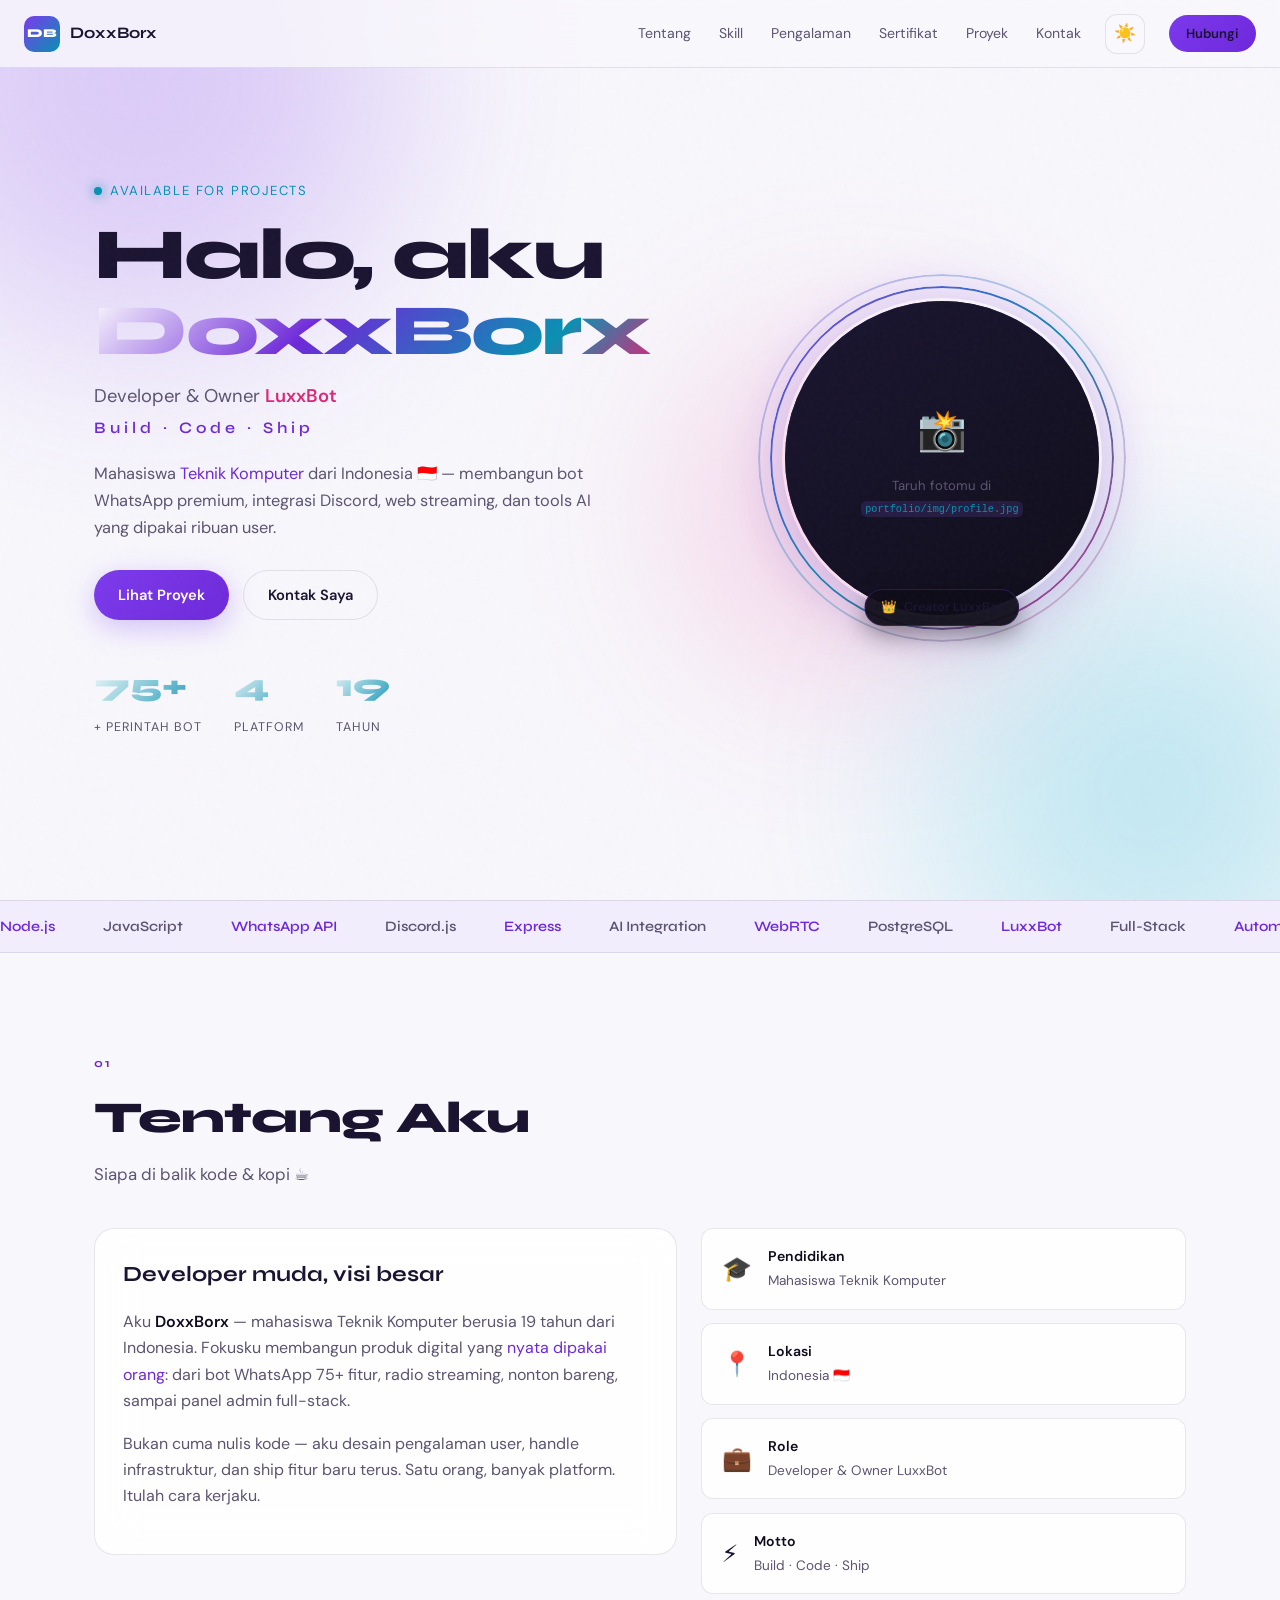
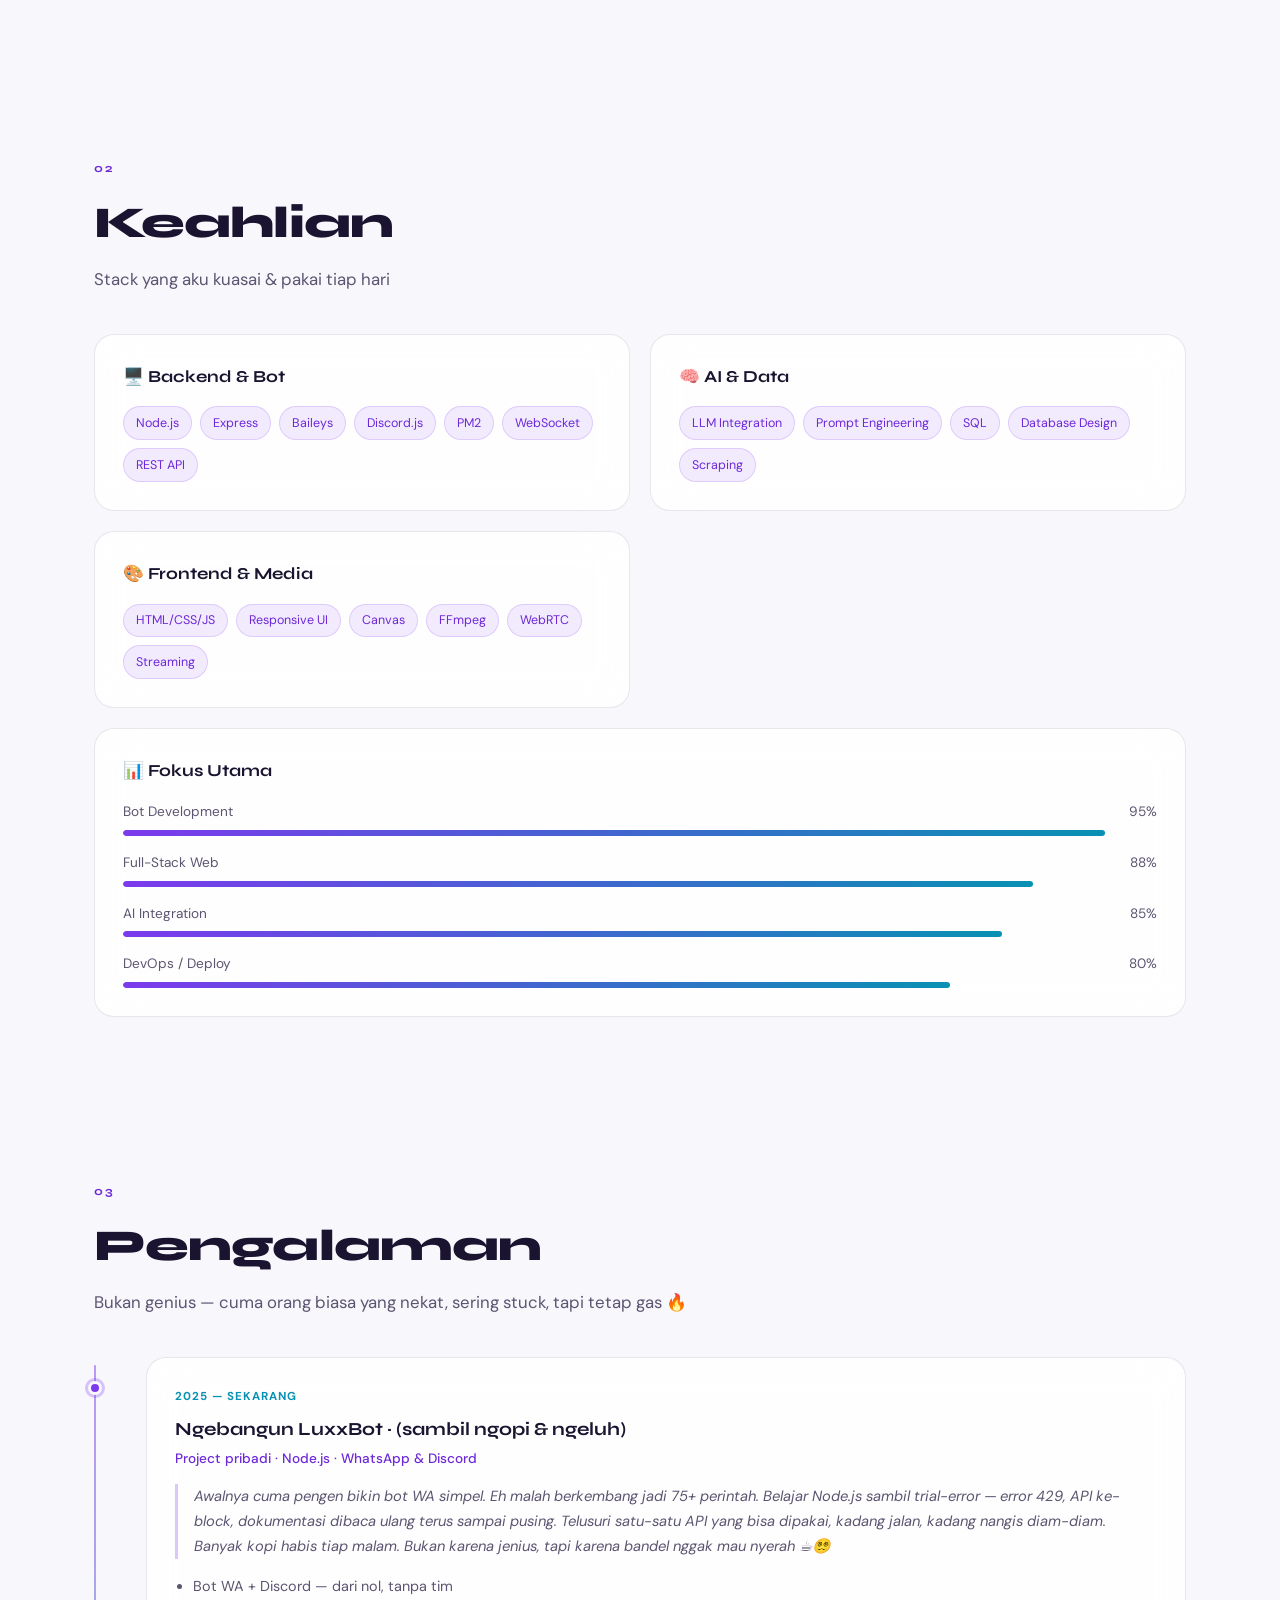
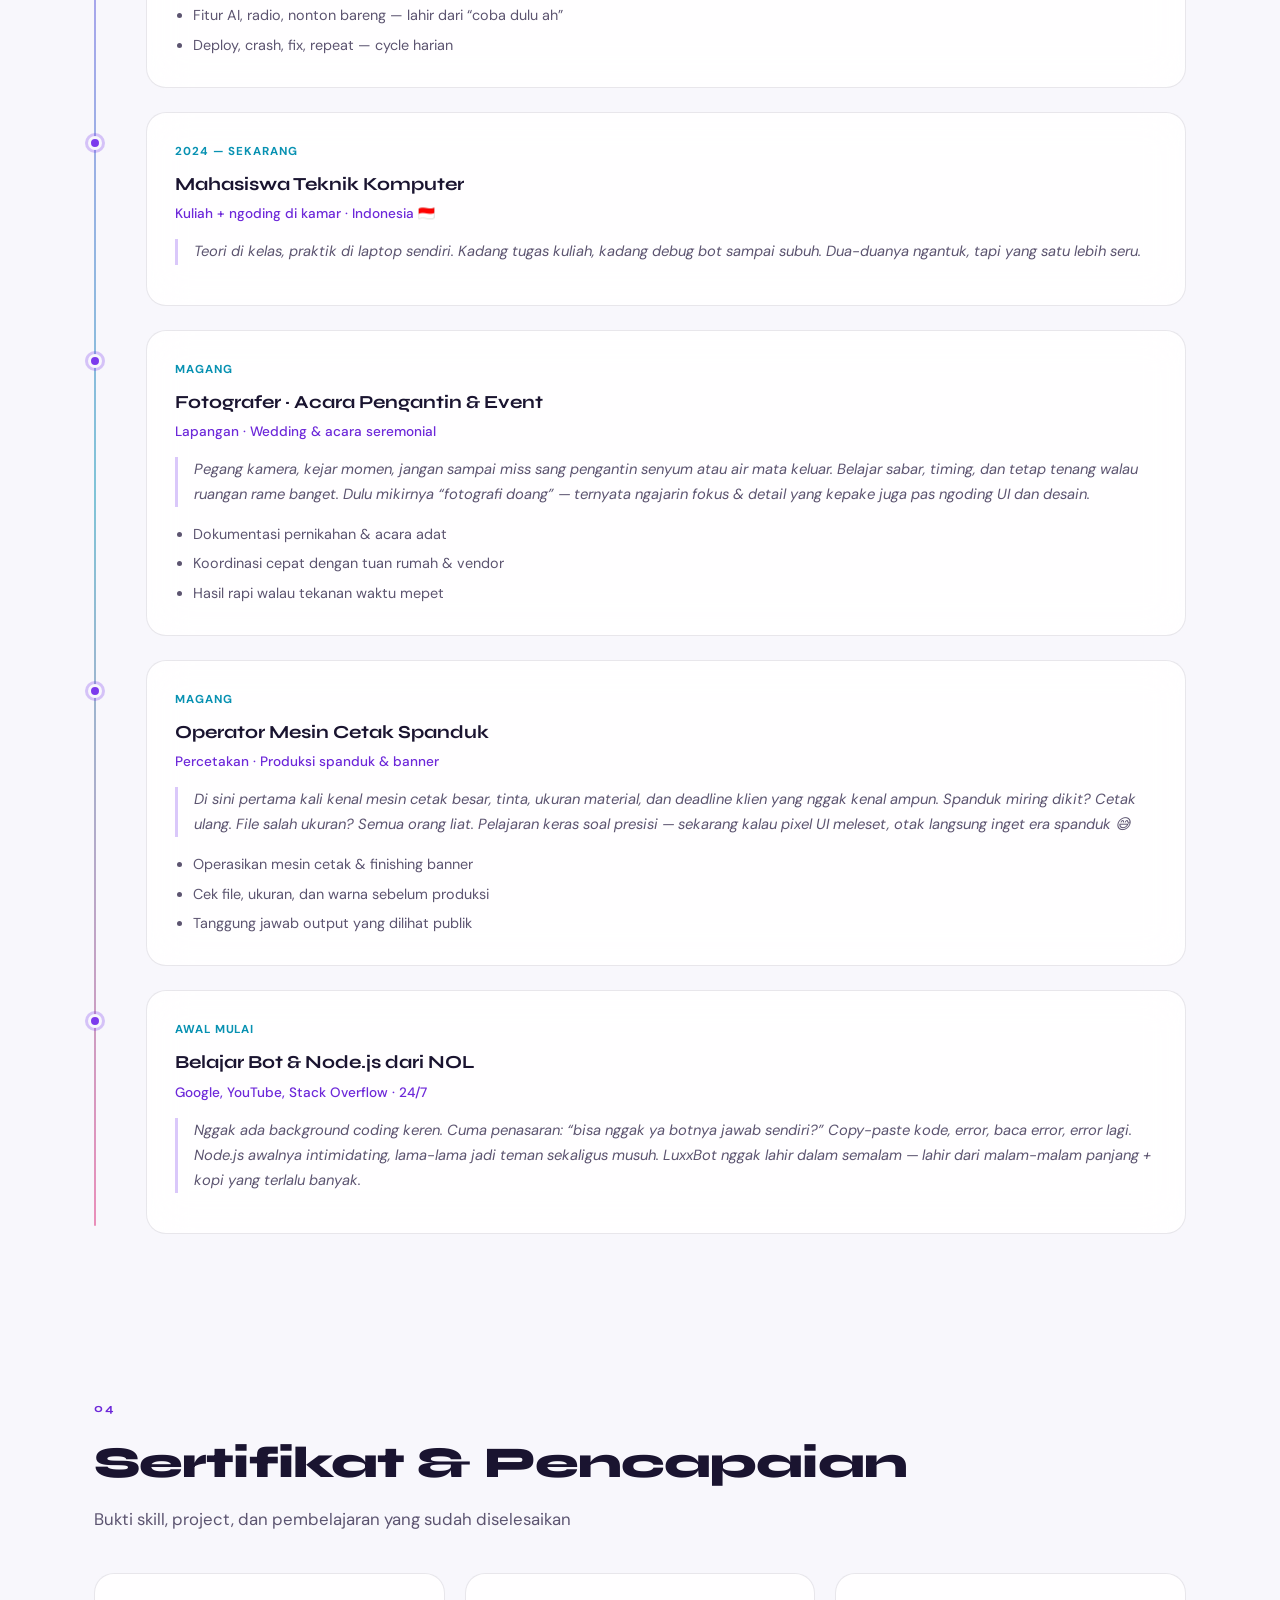
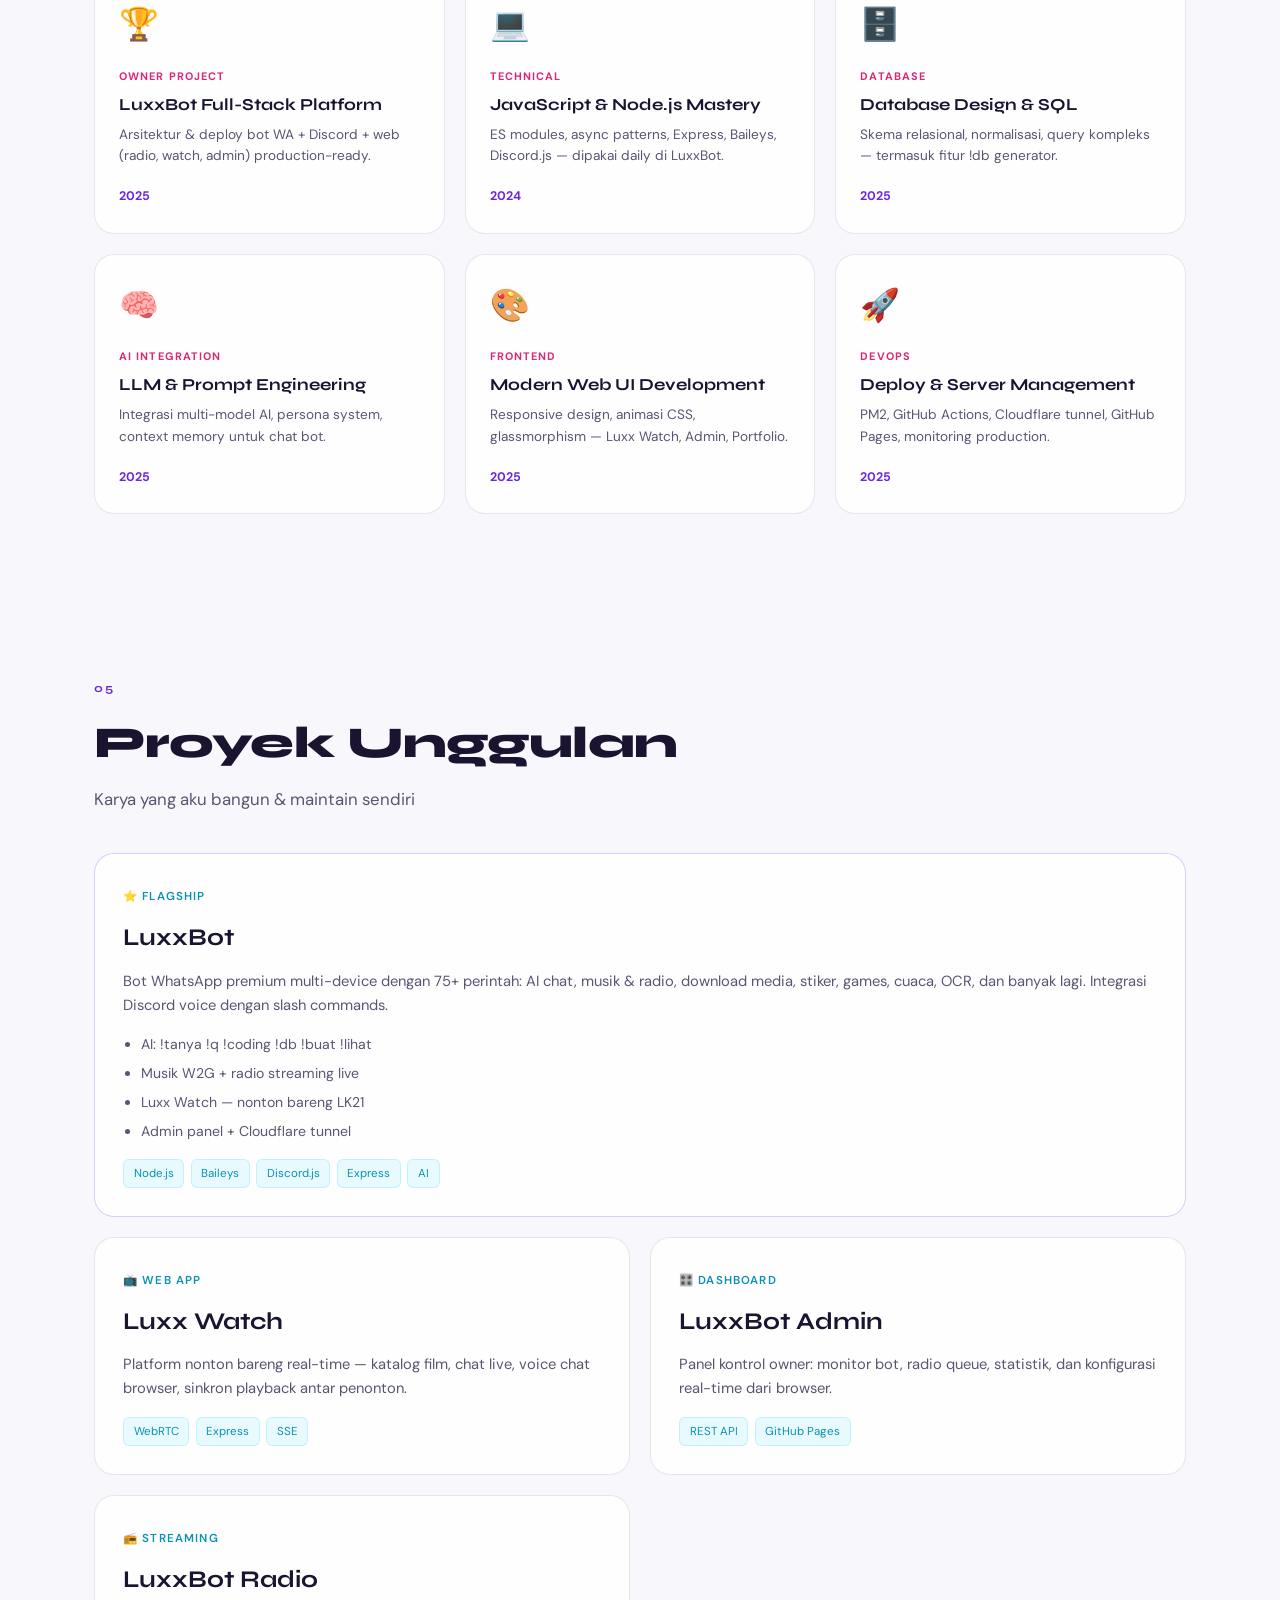
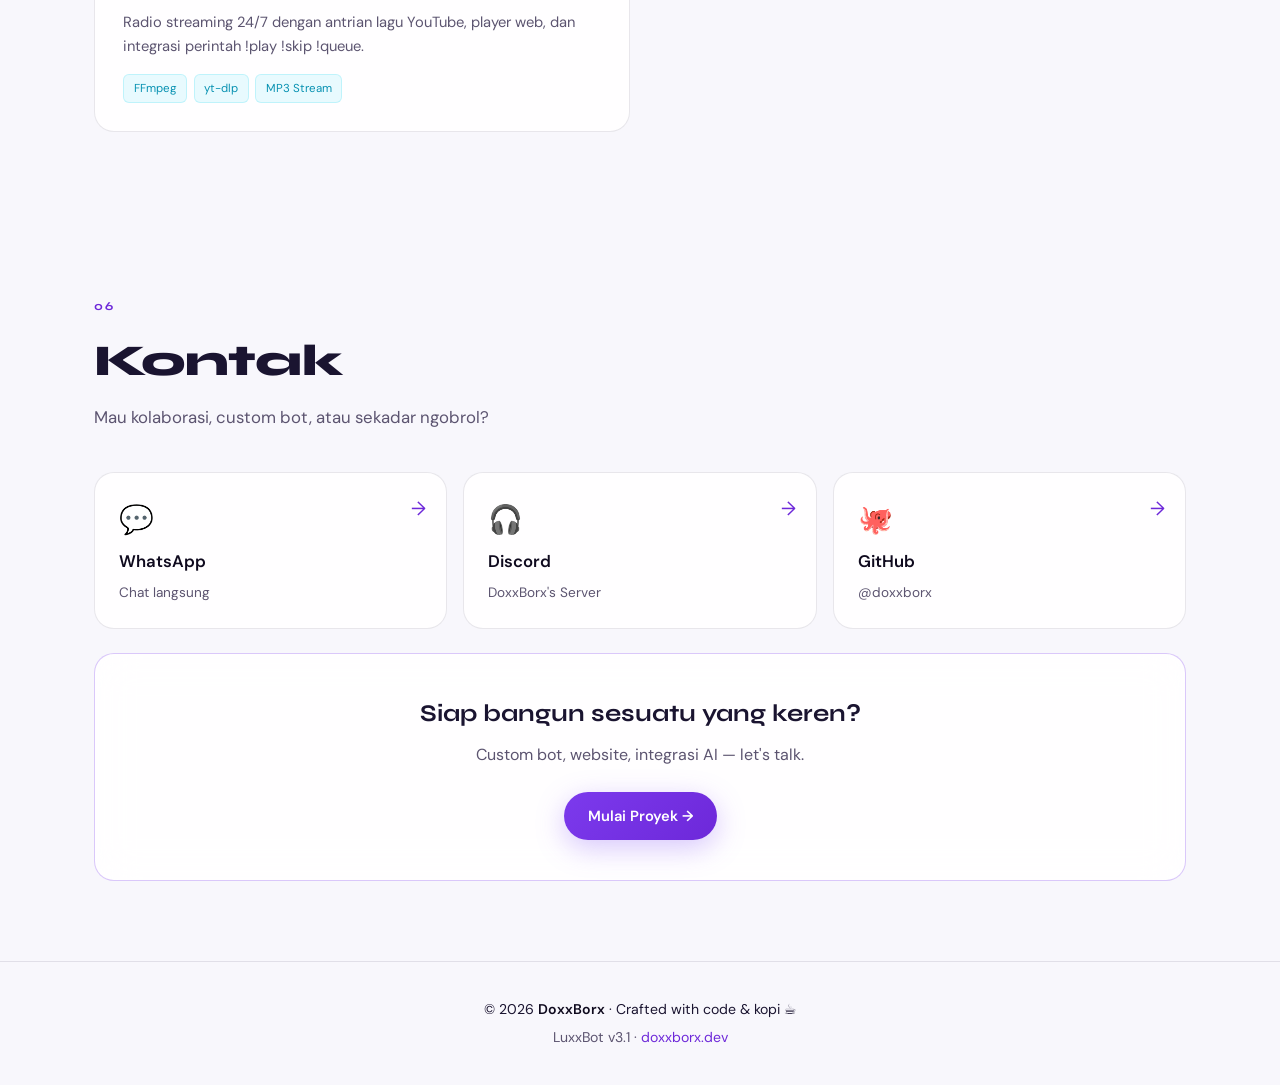
==== commit d1298808: "sync: update portfolio dari LuxxBot" ====
--- a/index.html
+++ b/index.html
@@ -12,7 +12,13 @@
       var t = localStorage.getItem('portfolio-theme');
       if (!t && matchMedia('(prefers-color-scheme: light)').matches) t = 'light';
       if (t === 'light') document.documentElement.setAttribute('data-theme', 'light');
-      var base = location.pathname.startsWith('/portfolio') ? '/portfolio/' : '/';
+      var p = location.pathname;
+      var base = '/';
+      if (p.indexOf('/portfolio') === 0) base = '/portfolio/';
+      else if (location.hostname.endsWith('github.io')) {
+        var seg = p.split('/').filter(Boolean)[0];
+        if (seg && !seg.includes('.')) base = '/' + seg + '/';
+      }
       var el = document.createElement('base');
       el.href = base;
       document.head.appendChild(el);
@@ -238,20 +244,26 @@
       <div class="section-head reveal">
         <span class="section-num">03</span>
         <h2>Pengalaman</h2>
-        <p>Perjalanan coding & project yang sudah aku jalani</p>
+        <p>Bukan genius — cuma orang biasa yang nekat, sering stuck, tapi tetap gas 🔥</p>
       </div>
       <div class="timeline">
         <article class="timeline-item reveal">
           <div class="timeline-marker"></div>
           <div class="timeline-card card">
             <span class="timeline-date">2025 — Sekarang</span>
-            <h3>Founder & Lead Developer · LuxxBot</h3>
-            <p class="timeline-org">LuxxBot Premium · Remote</p>
+            <h3>Ngebangun LuxxBot · (sambil ngopi & ngeluh)</h3>
+            <p class="timeline-org">Project pribadi · Node.js · WhatsApp & Discord</p>
+            <p class="timeline-story">
+              Awalnya cuma pengen bikin bot WA simpel. Eh malah berkembang jadi 75+ perintah.
+              Belajar Node.js sambil trial-error — error 429, API ke-block, dokumentasi dibaca ulang
+              terus sampai pusing. Telusuri satu-satu API yang bisa dipakai, kadang jalan, kadang
+              nangis diam-diam. Banyak kopi habis tiap malam. Bukan karena jenius, tapi karena bandel
+              nggak mau nyerah ☕😵‍💫
+            </p>
             <ul>
-              <li>Membangun & maintain bot WhatsApp 75+ perintah multi-platform</li>
-              <li>Integrasi AI, Discord voice, radio streaming, Luxx Watch</li>
-              <li>Deploy production: PM2, Cloudflare tunnel, admin panel</li>
-              <li>Handle user support, update fitur, dan optimasi performa</li>
+              <li>Bot WA + Discord — dari nol, tanpa tim</li>
+              <li>Fitur AI, radio, nonton bareng — lahir dari “coba dulu ah”</li>
+              <li>Deploy, crash, fix, repeat — cycle harian</li>
             </ul>
           </div>
         </article>
@@ -259,39 +271,64 @@
           <div class="timeline-marker"></div>
           <div class="timeline-card card">
             <span class="timeline-date">2024 — Sekarang</span>
-            <h3>Mahasiswa · Teknik Komputer</h3>
-            <p class="timeline-org">Perguruan Tinggi · Indonesia</p>
-            <ul>
-              <li>Fokus pemrograman, jaringan, dan sistem terdistribusi</li>
-              <li>Menerapkan teori kuliah ke project nyata (LuxxBot ecosystem)</li>
-              <li>Aktif eksplorasi full-stack, database, dan DevOps</li>
-            </ul>
+            <h3>Mahasiswa Teknik Komputer</h3>
+            <p class="timeline-org">Kuliah + ngoding di kamar · Indonesia 🇮🇩</p>
+            <p class="timeline-story">
+              Teori di kelas, praktik di laptop sendiri. Kadang tugas kuliah, kadang debug bot
+              sampai subuh. Dua-duanya ngantuk, tapi yang satu lebih seru.
+            </p>
           </div>
         </article>
         <article class="timeline-item reveal" data-delay="2">
           <div class="timeline-marker"></div>
           <div class="timeline-card card">
-            <span class="timeline-date">2024</span>
-            <h3>Freelance · Bot & Automation Developer</h3>
-            <p class="timeline-org">Independent · WhatsApp & Discord</p>
+            <span class="timeline-date">Magang</span>
+            <h3>Fotografer · Acara Pengantin & Event</h3>
+            <p class="timeline-org">Lapangan · Wedding & acara seremonial</p>
+            <p class="timeline-story">
+              Pegang kamera, kejar momen, jangan sampai miss sang pengantin senyum atau air mata
+              keluar. Belajar sabar, timing, dan tetap tenang walau ruangan rame banget.
+              Dulu mikirnya “fotografi doang” — ternyata ngajarin fokus & detail yang kepake juga
+              pas ngoding UI dan desain.
+            </p>
             <ul>
-              <li>Custom bot untuk grup komunitas & bisnis kecil</li>
-              <li>Automasi download media, moderasi grup, dan fitur AI</li>
-              <li>Konsultasi arsitektur bot & deployment server</li>
+              <li>Dokumentasi pernikahan & acara adat</li>
+              <li>Koordinasi cepat dengan tuan rumah & vendor</li>
+              <li>Hasil rapi walau tekanan waktu mepet</li>
             </ul>
           </div>
         </article>
         <article class="timeline-item reveal" data-delay="3">
           <div class="timeline-marker"></div>
           <div class="timeline-card card">
-            <span class="timeline-date">2023</span>
-            <h3>Mulai Journey · Full-Stack Developer</h3>
-            <p class="timeline-org">Self-taught · Indonesia</p>
+            <span class="timeline-date">Magang</span>
+            <h3>Operator Mesin Cetak Spanduk</h3>
+            <p class="timeline-org">Percetakan · Produksi spanduk & banner</p>
+            <p class="timeline-story">
+              Di sini pertama kali kenal mesin cetak besar, tinta, ukuran material, dan deadline
+              klien yang nggak kenal ampun. Spanduk miring dikit? Cetak ulang. File salah ukuran?
+              Semua orang liat. Pelajaran keras soal presisi — sekarang kalau pixel UI meleset,
+              otak langsung inget era spanduk 😅
+            </p>
             <ul>
-              <li>Belajar JavaScript, Node.js, dan REST API dari nol</li>
-              <li>Project pertama: bot WhatsApp sederhana → berkembang jadi LuxxBot</li>
-              <li>Eksplor frontend, database SQL, dan Git workflow</li>
+              <li>Operasikan mesin cetak & finishing banner</li>
+              <li>Cek file, ukuran, dan warna sebelum produksi</li>
+              <li>Tanggung jawab output yang dilihat publik</li>
             </ul>
+          </div>
+        </article>
+        <article class="timeline-item reveal" data-delay="1">
+          <div class="timeline-marker"></div>
+          <div class="timeline-card card">
+            <span class="timeline-date">Awal mulai</span>
+            <h3>Belajar Bot & Node.js dari NOL</h3>
+            <p class="timeline-org">Google, YouTube, Stack Overflow · 24/7</p>
+            <p class="timeline-story">
+              Nggak ada background coding keren. Cuma penasaran: “bisa nggak ya botnya jawab sendiri?”
+              Copy-paste kode, error, baca error, error lagi. Node.js awalnya intimidating,
+              lama-lama jadi teman sekaligus musuh. LuxxBot nggak lahir dalam semalam —
+              lahir dari malam-malam panjang + kopi yang terlalu banyak.
+            </p>
           </div>
         </article>
       </div>
--- a/css/style.css
+++ b/css/style.css
@@ -715,6 +715,16 @@
   font-weight: 500;
 }
 
+.timeline-story {
+  font-size: 0.92rem;
+  color: var(--muted);
+  line-height: 1.7;
+  margin: 0 0 1rem;
+  font-style: italic;
+  border-left: 3px solid var(--border-glow);
+  padding-left: 1rem;
+}
+
 .timeline-card ul {
   margin: 0;
   padding-left: 1.1rem;
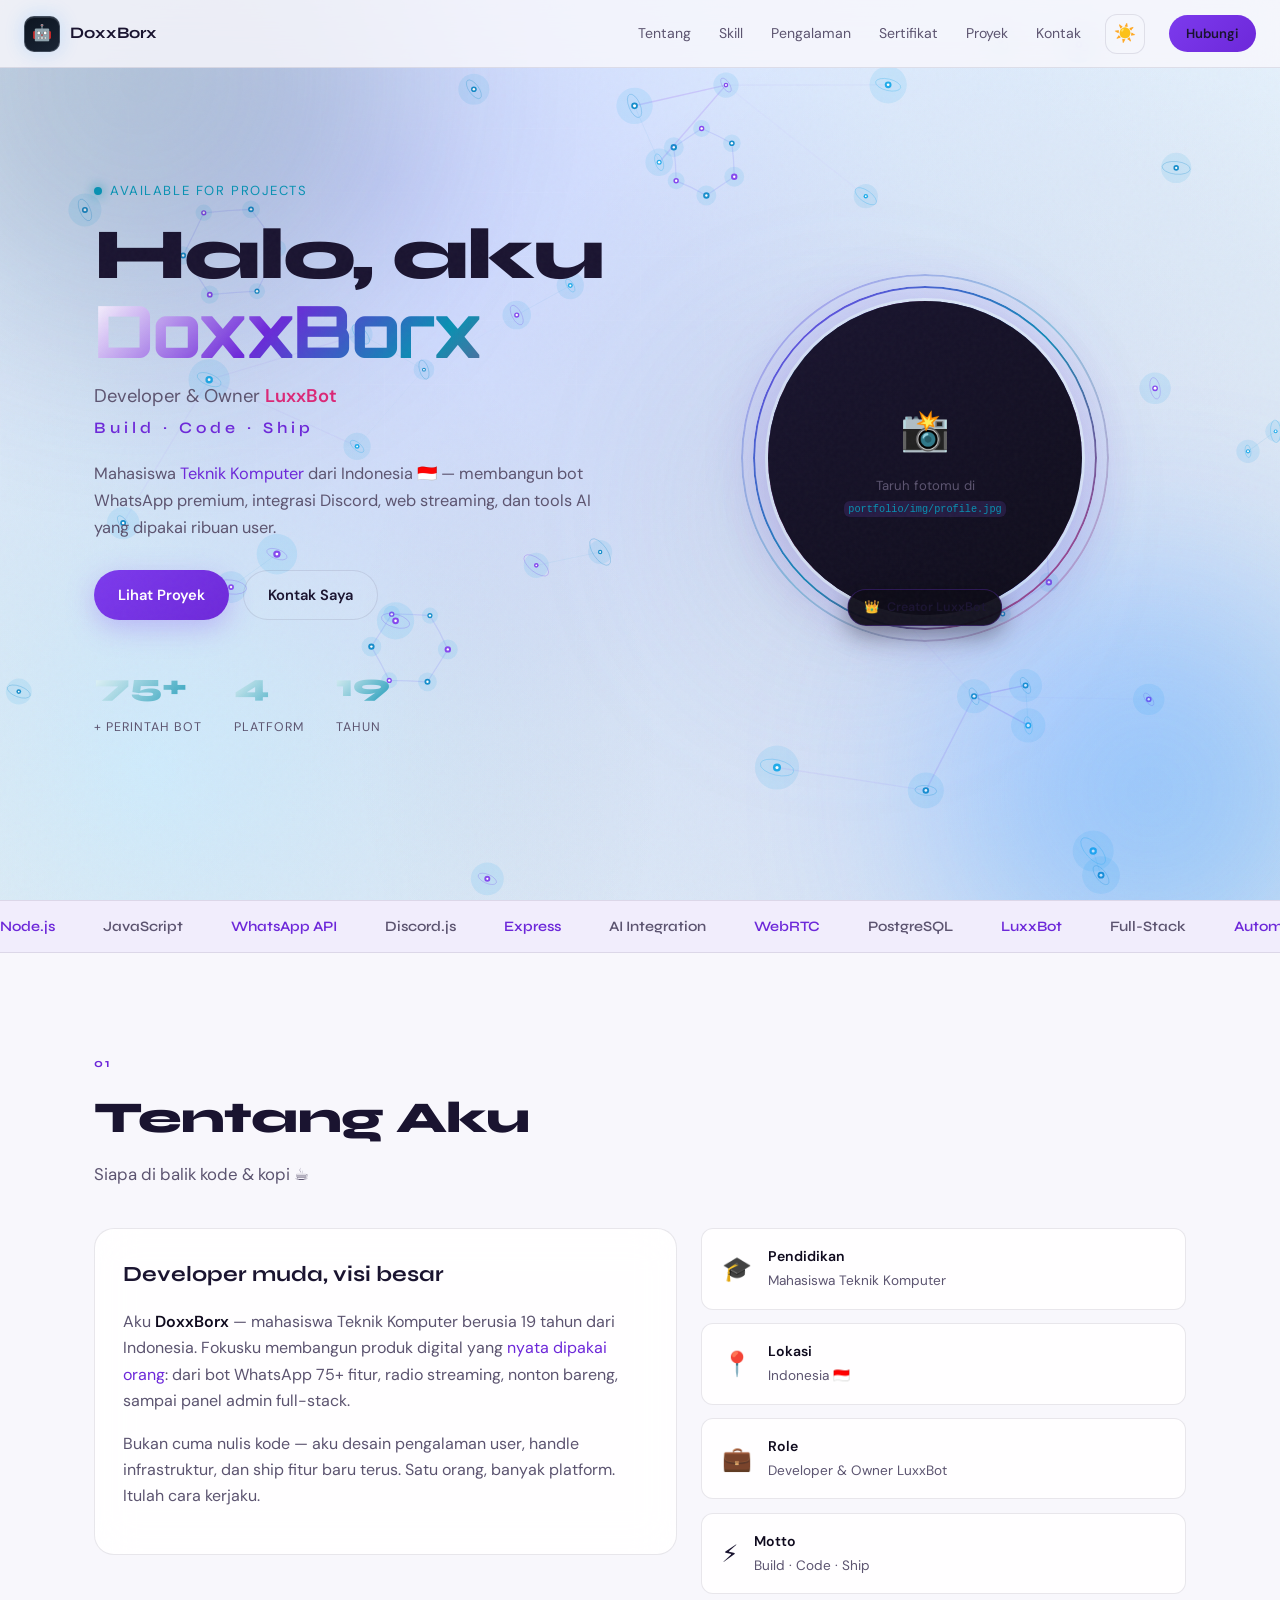
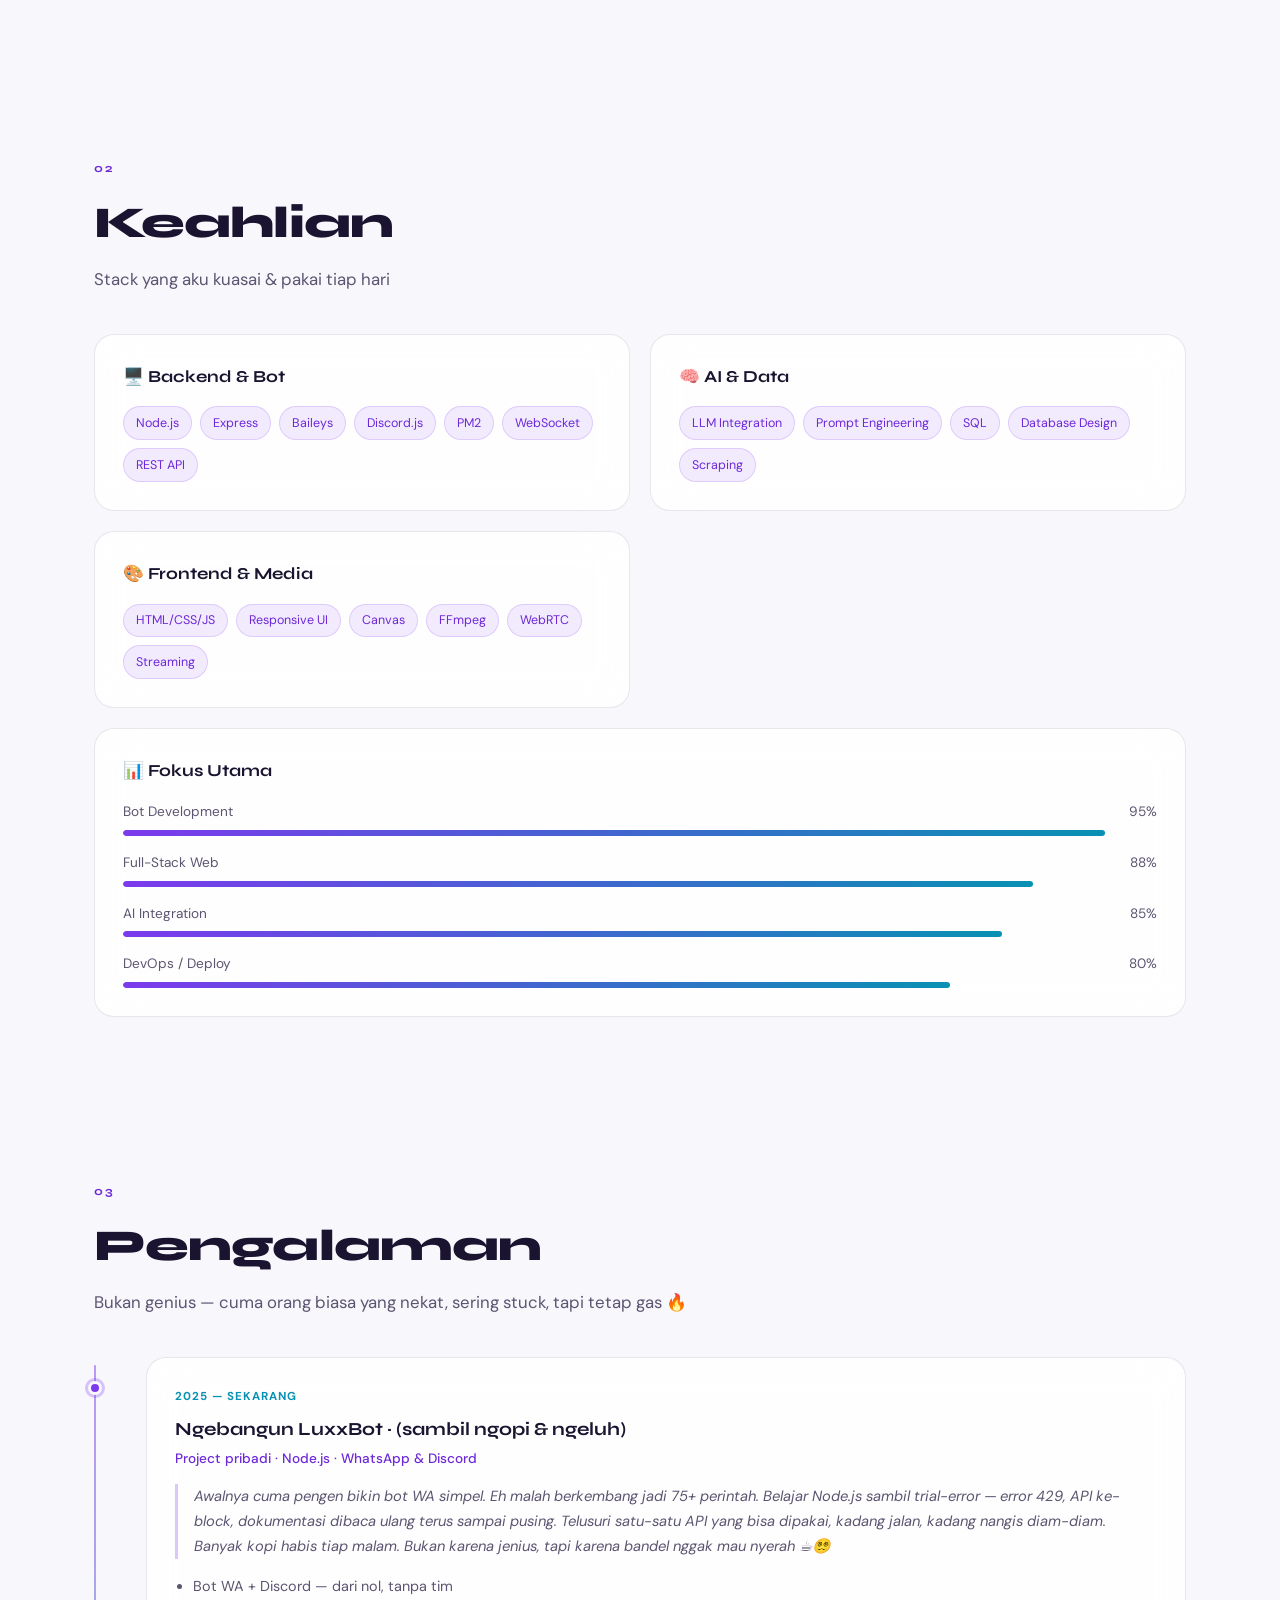
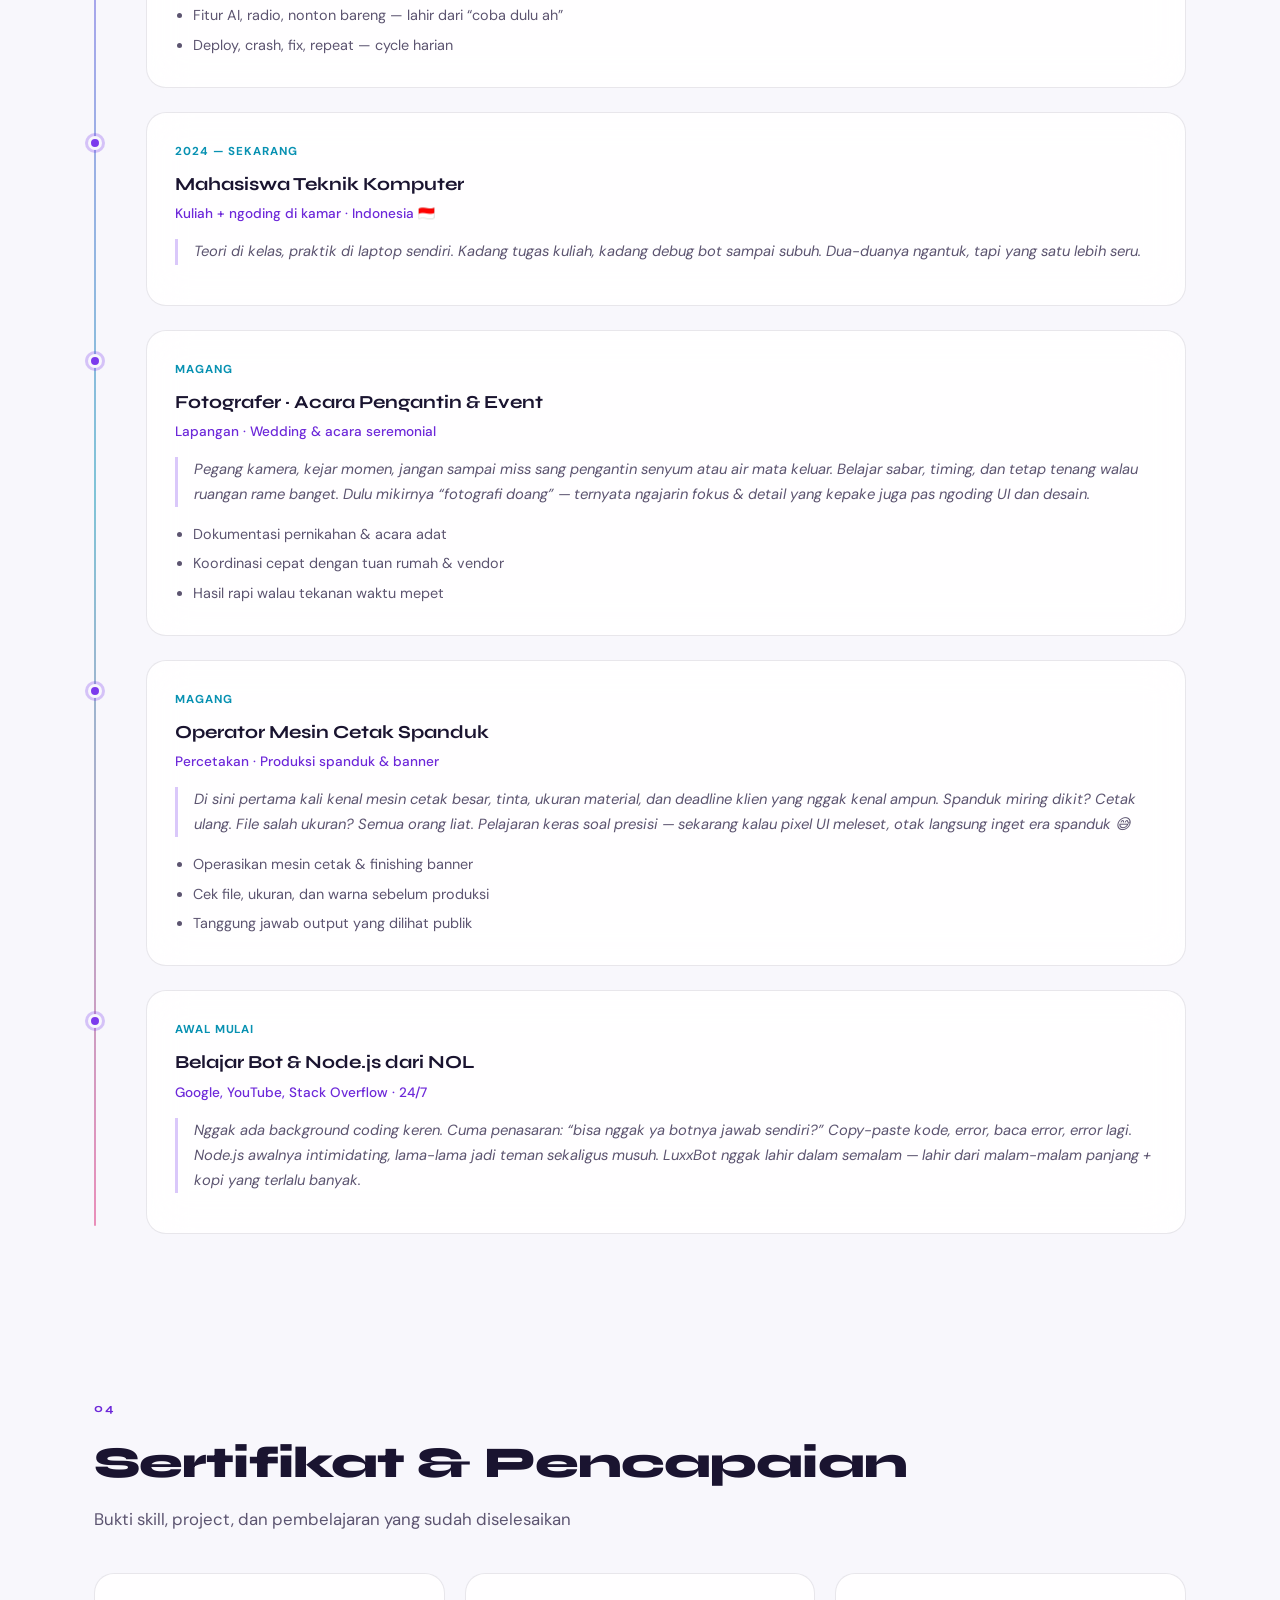
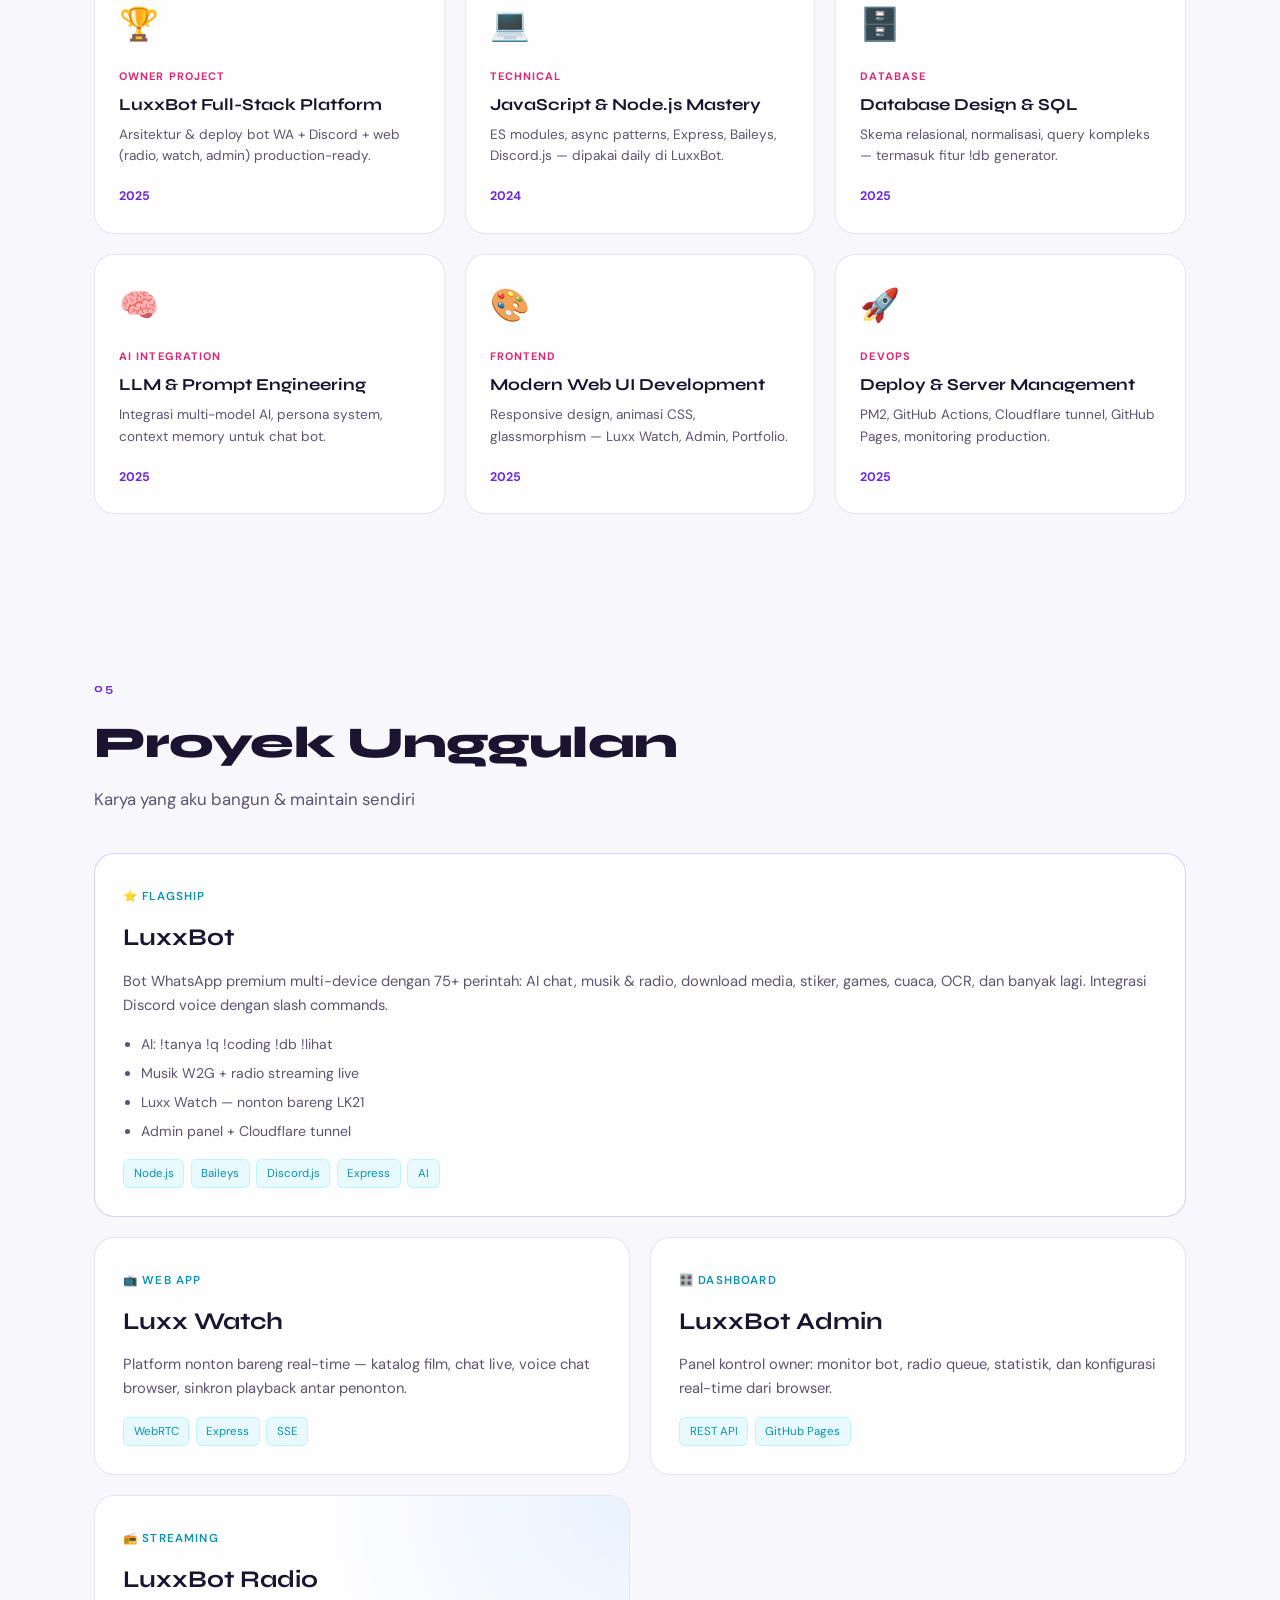
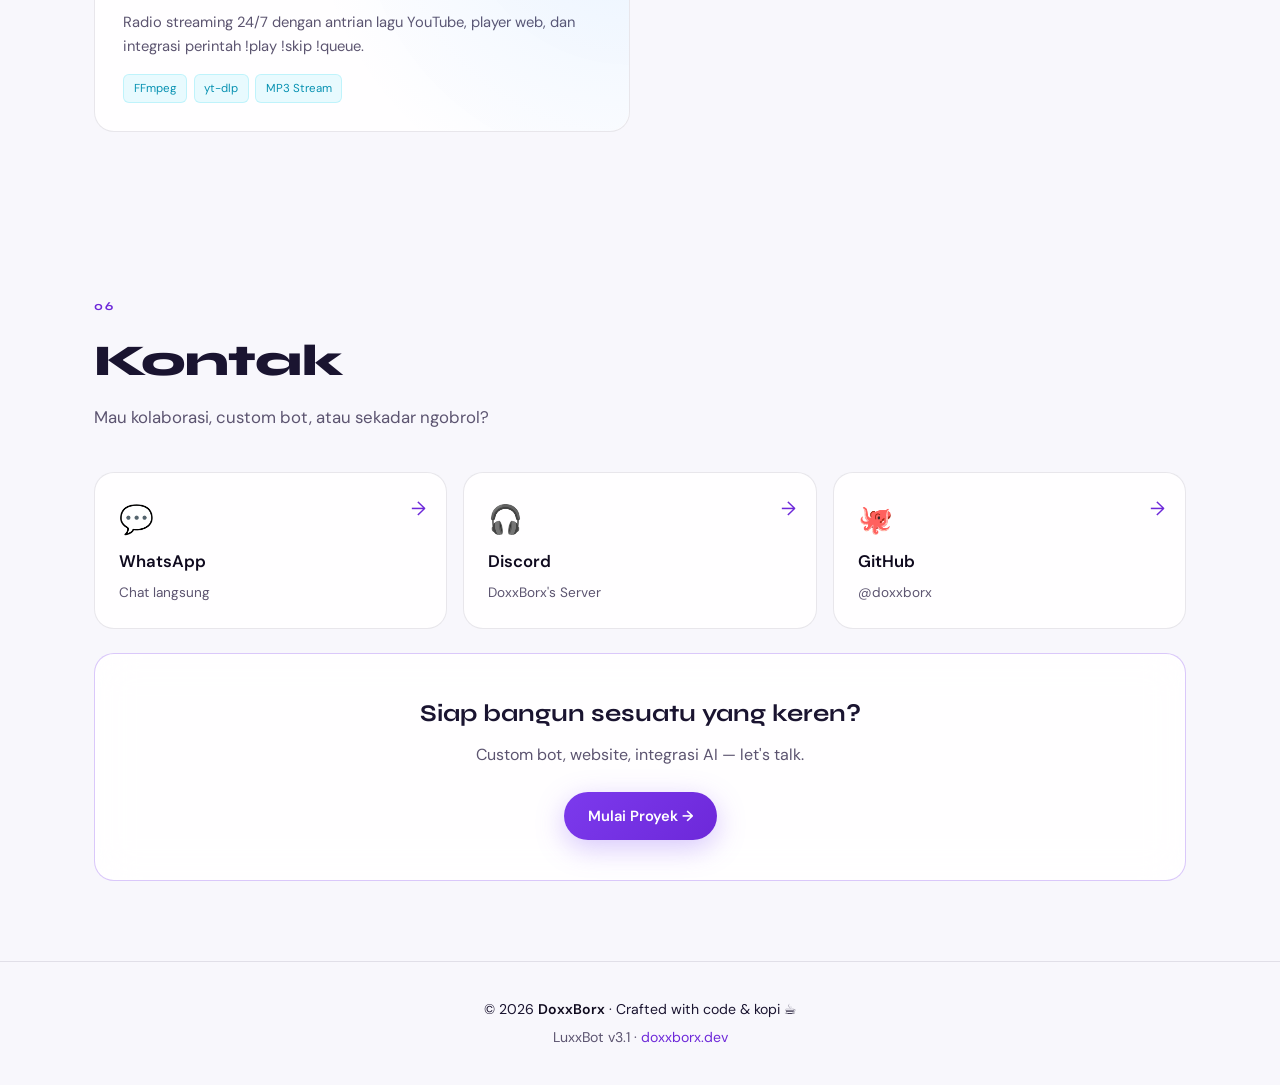
==== commit c940d7cf: "sync: update portfolio dari LuxxBot" ====
--- a/index.html
+++ b/index.html
@@ -27,23 +27,24 @@
   <title>DoxxBorx — Portfolio</title>
   <link rel="preconnect" href="https://fonts.googleapis.com" />
   <link rel="preconnect" href="https://fonts.gstatic.com" crossorigin />
-  <link href="https://fonts.googleapis.com/css2?family=DM+Sans:ital,opsz,wght@0,9..40,400;0,9..40,500;0,9..40,600;1,9..40,400&family=Syne:wght@500;600;700;800&display=swap" rel="stylesheet" />
+  <link href="https://fonts.googleapis.com/css2?family=DM+Sans:ital,opsz,wght@0,9..40,400;0,9..40,500;0,9..40,600;1,9..40,400&family=Orbitron:wght@500;600;700&family=Syne:wght@500;600;700;800&display=swap" rel="stylesheet" />
   <link rel="stylesheet" href="css/style.css" />
 </head>
 <body>
+  <canvas id="network-canvas" class="network-canvas" aria-hidden="true"></canvas>
   <div class="grain" aria-hidden="true"></div>
   <div class="bg-mesh" aria-hidden="true">
     <div class="mesh-orb mesh-1"></div>
     <div class="mesh-orb mesh-2"></div>
     <div class="mesh-orb mesh-3"></div>
-    <div class="grid-lines"></div>
+    <div class="grid-lines robot-grid"></div>
   </div>
 
   <div class="scroll-progress" id="scroll-progress" aria-hidden="true"></div>
 
   <header class="nav" id="nav">
     <a class="nav-logo" href="#top" data-scroll>
-      <span class="logo-mark">DB</span>
+      <span class="logo-mark robot-mark">🤖</span>
       <span class="logo-text">DoxxBorx</span>
     </a>
     <nav class="nav-links" id="nav-links">
@@ -405,7 +406,7 @@
             dengan slash commands.
           </p>
           <ul class="project-features">
-            <li>AI: !tanya !q !coding !db !buat !lihat</li>
+            <li>AI: !tanya !q !coding !db !lihat</li>
             <li>Musik W2G + radio streaming live</li>
             <li>Luxx Watch — nonton bareng LK21</li>
             <li>Admin panel + Cloudflare tunnel</li>
@@ -439,7 +440,7 @@
           </div>
         </article>
 
-        <article class="project-card reveal" data-delay="3">
+        <article class="project-card reveal project-card-radio" data-delay="3">
           <span class="project-tag">📻 Streaming</span>
           <h3>LuxxBot Radio</h3>
           <p class="project-desc">
@@ -496,5 +497,6 @@
   </footer>
 
   <script src="js/app.js" defer></script>
+  <script src="js/network-bg.js" defer></script>
 </body>
 </html>
--- a/css/style.css
+++ b/css/style.css
@@ -1,17 +1,18 @@
 :root {
-  --bg: #050508;
-  --bg2: #0c0c14;
-  --card: rgba(14, 12, 24, 0.72);
-  --border: rgba(255, 255, 255, 0.08);
-  --border-glow: rgba(139, 92, 246, 0.35);
-  --text: #f4f2ff;
-  --text-strong: #ffffff;
-  --muted: #8b85a8;
-  --violet: #8b5cf6;
-  --violet2: #a78bfa;
-  --cyan: #22d3ee;
-  --pink: #f472b6;
-  --gold: #fbbf24;
+  --bg: #030508;
+  --bg2: #0a0f18;
+  --card: rgba(8, 14, 24, 0.82);
+  --border: rgba(148, 163, 184, 0.14);
+  --border-glow: rgba(30, 144, 255, 0.4);
+  --text: #dce8f5;
+  --text-strong: #f1f5f9;
+  --muted: #8ba3be;
+  --violet: #1e90ff;
+  --violet2: #60a5fa;
+  --cyan: #94a3b8;
+  --pink: #3b82f6;
+  --gold: #cbd5e1;
+  --robot-line: rgba(30, 144, 255, 0.1);
   --nav-bg: rgba(5, 5, 8, 0.65);
   --nav-bg-scroll: rgba(5, 5, 8, 0.9);
   --mesh-opacity: 0.45;
@@ -106,9 +107,31 @@
   animation: drift 18s ease-in-out infinite;
 }
 
-.mesh-1 { width: 520px; height: 520px; background: #7c3aed; top: -180px; left: -120px; }
-.mesh-2 { width: 420px; height: 420px; background: #06b6d4; bottom: -100px; right: -80px; animation-delay: -6s; }
-.mesh-3 { width: 300px; height: 300px; background: #ec4899; top: 40%; left: 55%; animation-delay: -12s; opacity: 0.25; }
+.mesh-1 { width: 520px; height: 520px; background: #1e3a5f; top: -180px; left: -120px; }
+.mesh-2 { width: 420px; height: 420px; background: #1e90ff; bottom: -100px; right: -80px; animation-delay: -6s; opacity: 0.35; }
+.mesh-3 { width: 300px; height: 300px; background: #94a3b8; top: 40%; left: 55%; animation-delay: -12s; opacity: 0.15; }
+
+.network-canvas {
+  position: fixed;
+  inset: 0;
+  z-index: 0;
+  pointer-events: none;
+  opacity: 0.92;
+}
+
+.robot-grid {
+  background-image:
+    linear-gradient(var(--robot-line) 1px, transparent 1px),
+    linear-gradient(90deg, var(--robot-line) 1px, transparent 1px);
+  background-size: 48px 48px;
+}
+
+.robot-mark {
+  font-size: 1rem !important;
+  background: linear-gradient(145deg, #0c1420, #1a2535) !important;
+  border: 1px solid rgba(148, 163, 184, 0.35);
+  box-shadow: 0 0 20px rgba(30, 144, 255, 0.2), inset 0 1px 0 rgba(203, 213, 225, 0.15);
+}
 
 .grid-lines {
   position: absolute;
@@ -352,7 +375,8 @@
 .hero-title .line { display: block; }
 
 .gradient-text {
-  background: linear-gradient(135deg, #fff 0%, var(--violet2) 40%, var(--cyan) 80%, var(--pink) 100%);
+  background: linear-gradient(135deg, #fff 0%, var(--violet2) 35%, var(--cyan) 65%, var(--pink) 100%);
+  font-family: 'Orbitron', var(--font-display);
   -webkit-background-clip: text;
   -webkit-text-fill-color: transparent;
   background-clip: text;
@@ -422,6 +446,35 @@
 .btn-ghost:hover {
   background: rgba(255, 255, 255, 0.1);
   border-color: var(--border-glow);
+}
+
+.btn-radio {
+  border-color: rgba(30, 144, 255, 0.35);
+  background: rgba(30, 144, 255, 0.08);
+}
+
+.btn-radio:hover {
+  border-color: var(--violet);
+  box-shadow: 0 8px 24px rgba(30, 144, 255, 0.2);
+}
+
+.btn-sm {
+  margin-top: 1rem;
+  padding: 0.55rem 1.1rem;
+  font-size: 0.82rem;
+}
+
+.project-card-radio {
+  border-color: rgba(30, 144, 255, 0.28);
+}
+
+.project-card-radio::after {
+  content: '';
+  position: absolute;
+  inset: 0;
+  pointer-events: none;
+  border-radius: inherit;
+  background: radial-gradient(circle at 100% 0%, rgba(30, 144, 255, 0.1), transparent 55%);
 }
 
 .hero-stats {
